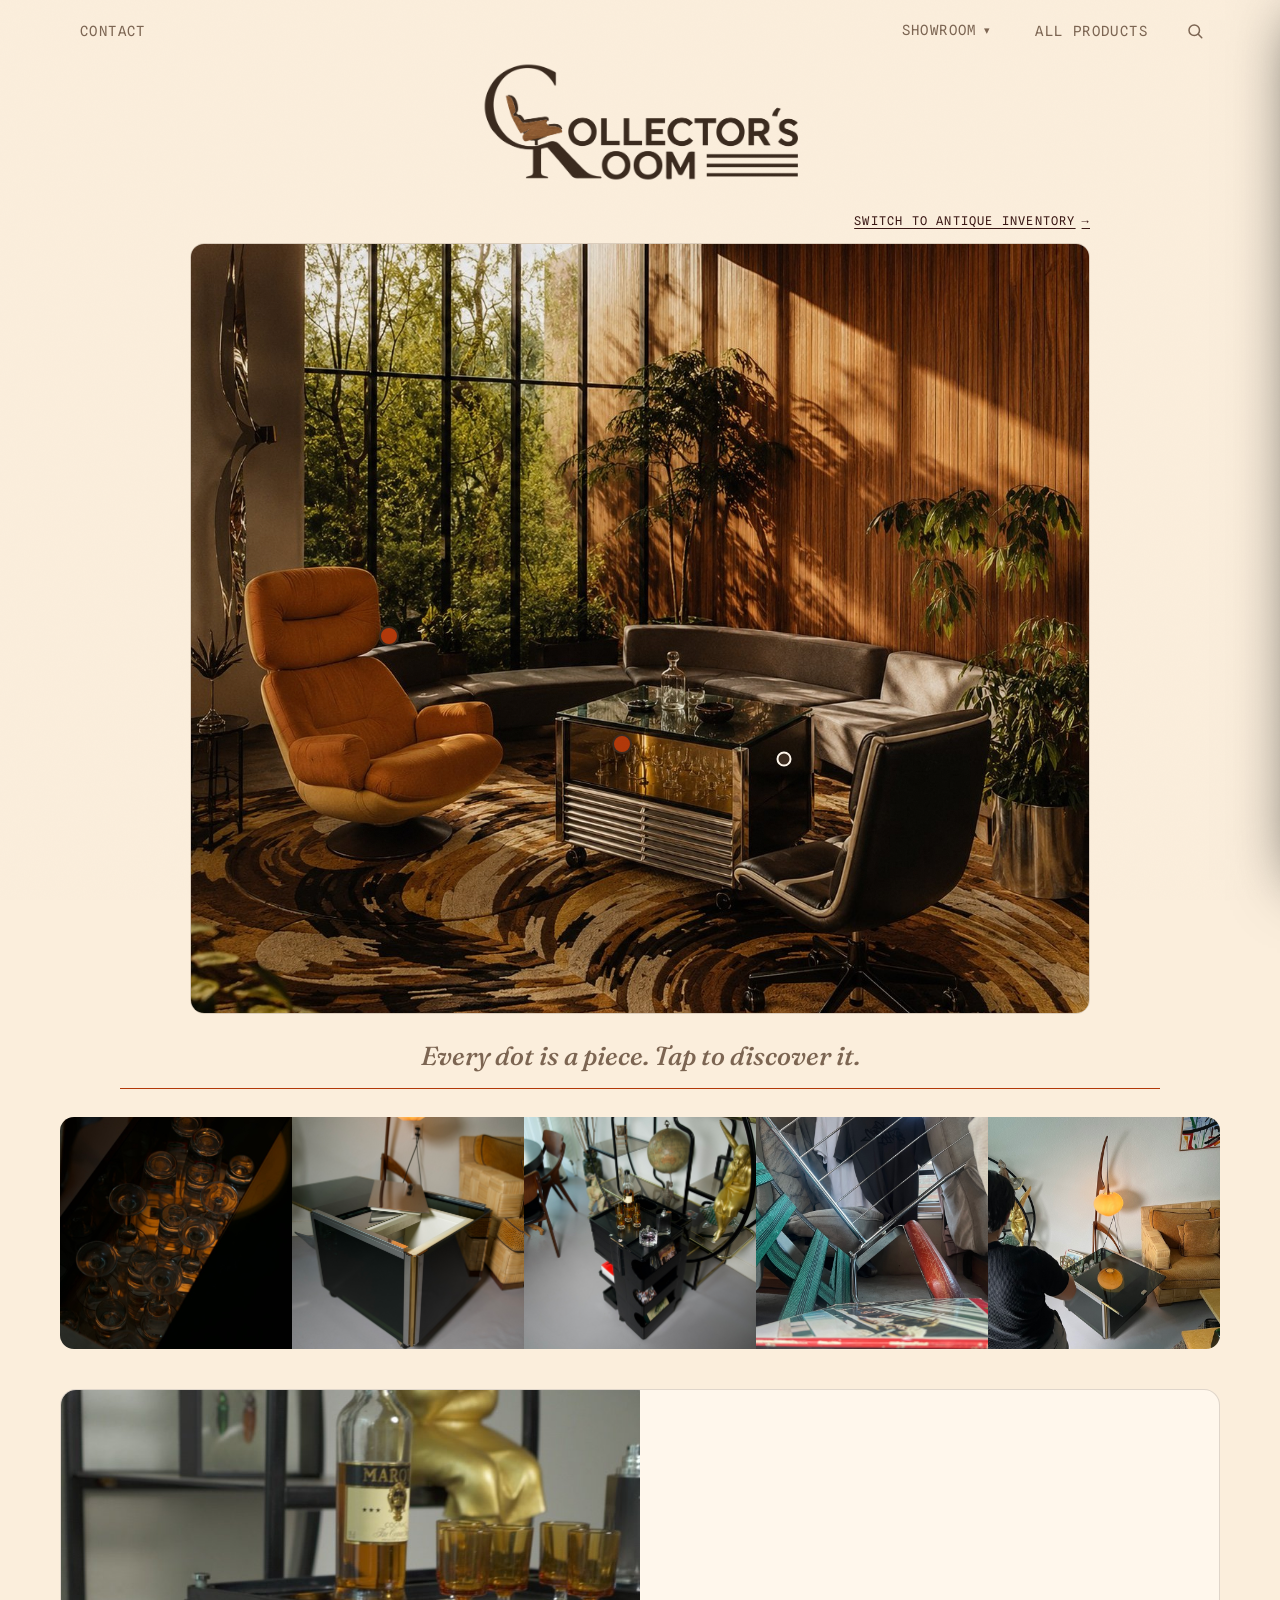
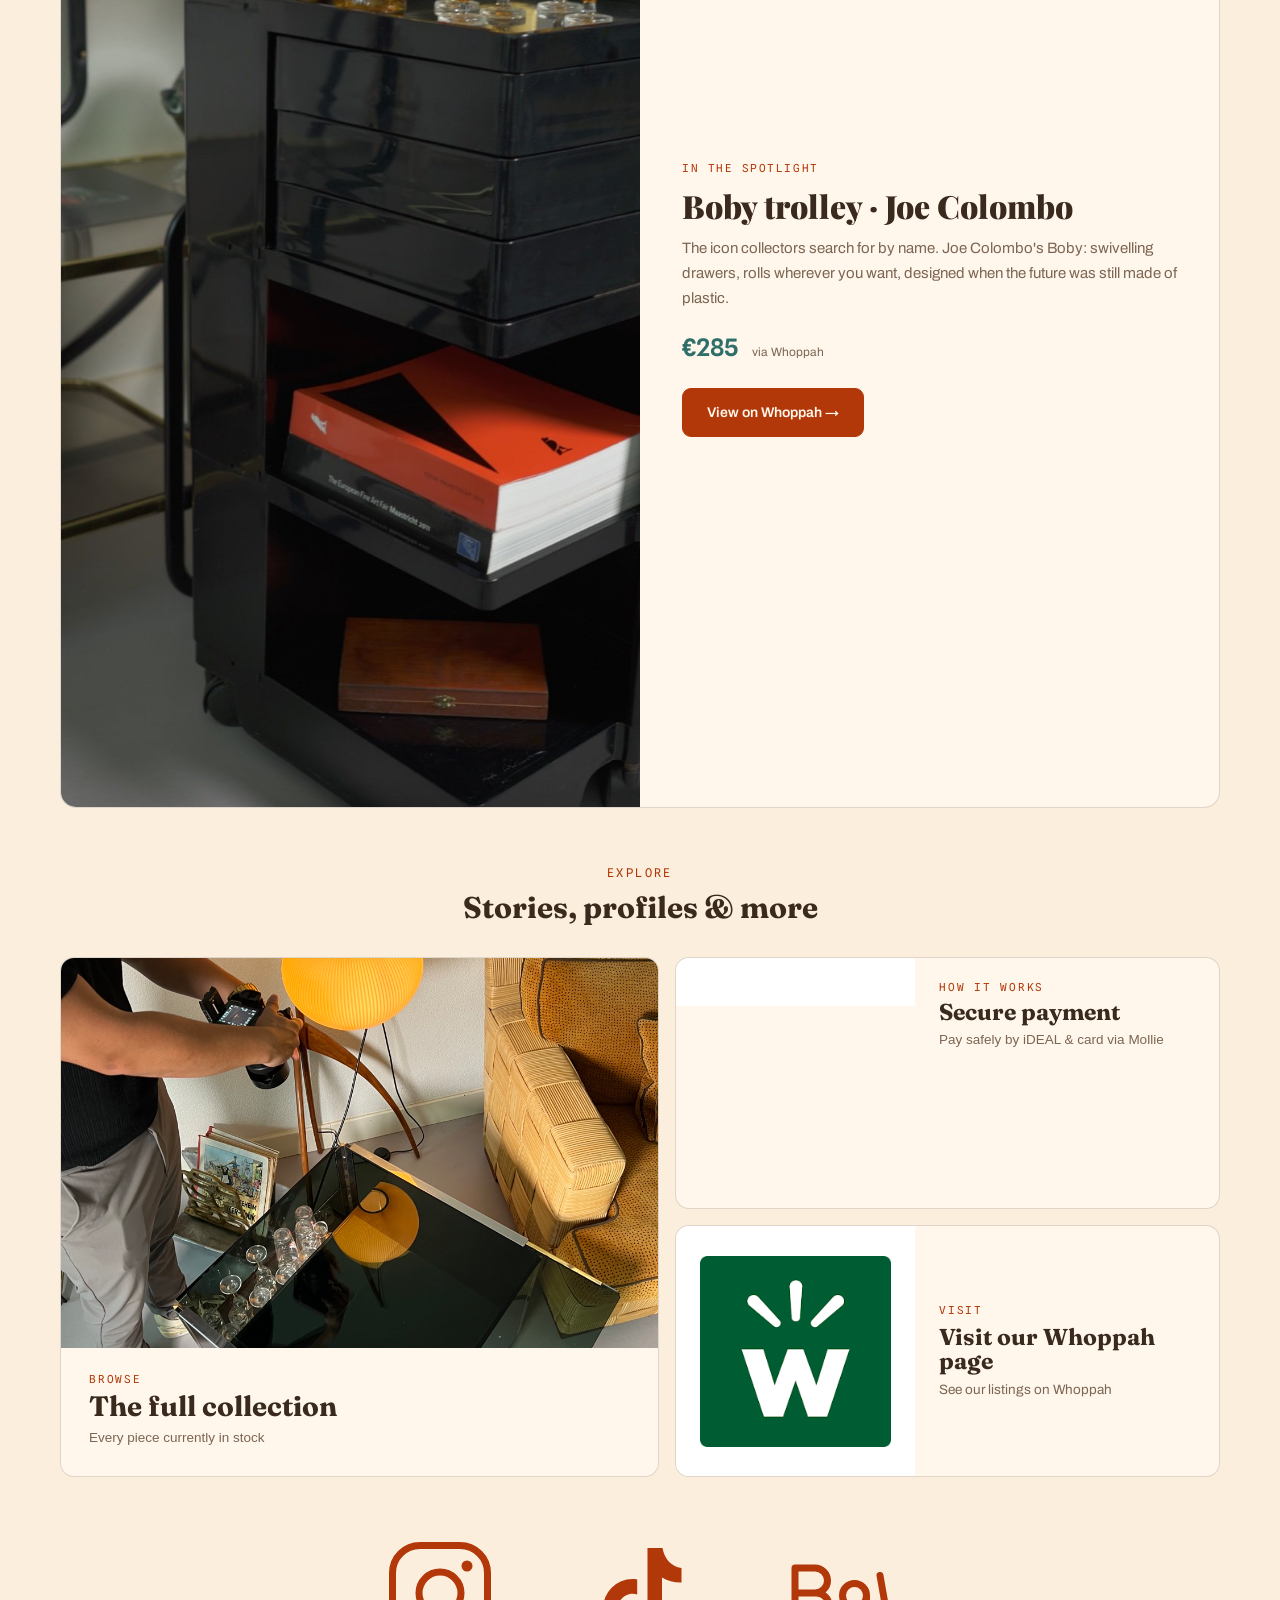
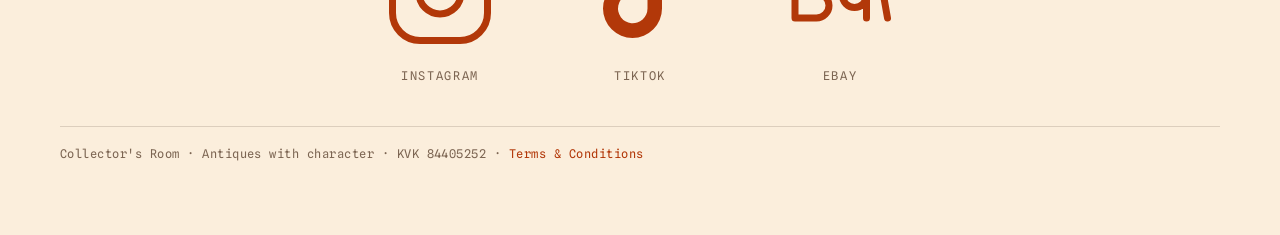
==== index.html @ 8aa00129 "Playfair Display ook op homepage; productfoto's weer vierkant + duimnagelbalk - Homepage-koppen ('Al" ====
<!DOCTYPE html>
<html lang="en">
<head>
<meta charset="utf-8">
<meta name="viewport" content="width=device-width, initial-scale=1">
<title>Collector's Room</title>
<meta name="description" content="Antiques with character. Rare, authentic mid century and design pieces with a story. A father and son business.">
<link rel="preconnect" href="https://fonts.googleapis.com">
<link rel="preconnect" href="https://fonts.gstatic.com" crossorigin>
<link href="https://fonts.googleapis.com/css2?family=Archivo:wght@400;500;600;700;800&family=Fraunces:ital,opsz,wght@0,9..144,400..900;1,9..144,400..700&family=Caveat:wght@500;600&family=Playfair+Display:ital,wght@0,400;0,700;0,900;1,400;1,700&family=Spline+Sans+Mono:wght@400;500;600&display=swap" rel="stylesheet">
<link rel="stylesheet" href="css/style.css?v=39">
<link rel="stylesheet" href="css/mc.css?v=16">
</head>
<body>
<div class="wrap">
  <nav class="topnav" aria-label="Menu">
    <div class="nav-left">
      <button class="tab" data-view="contact">Contact</button>
    </div>
    <div class="nav-right">
      <div class="dropdown">
        <button class="tab dd-toggle" aria-haspopup="true" aria-expanded="false">Showroom <span class="dd-caret">&#9662;</span></button>
        <div class="dd-menu">
          <a class="dd-item" href="antique.html" data-world="antique">Antique</a>
          <a class="dd-item" href="index.html" data-world="midcentury">Mid Century</a>
        </div>
      </div>
      <button class="tab" data-view="producten">All Products</button>
      <div class="search-box">
        <button type="button" class="search-toggle" id="search-toggle" aria-label="Search" aria-expanded="false">
          <svg class="search-icon" viewBox="0 0 24 24" fill="none" stroke="currentColor" stroke-width="2" stroke-linecap="round"><circle cx="11" cy="11" r="7"/><path d="m21 21-4.3-4.3"/></svg>
        </button>
        <input type="search" id="site-search" class="search-input" placeholder="Search" aria-label="Search products">
      </div>
    </div>
  </nav>

  <!-- ============ SHOWROOM ============ -->
  <section id="view-showroom">
    <img class="logo-banner" src="images/logo-mc.png" alt="Collector's Room">

    <div class="room-switch">
      <a class="switch-btn switch-to-antique" href="antique.html">Switch to Antique inventory</a>
    </div>

    <div class="stage-shell">
      <div class="stage" id="stage">
        <img class="stage-bg" id="stage-bg" src="images/mc-room-2.jpg" alt="The mid century room">
      </div>
    </div>

    <div class="stage-caption">
      <p class="stage-caption-text">Every dot is a piece. Tap to discover it.</p>
      <span class="stage-caption-rule"></span>
    </div>

    <!-- AMBIENCE -->
    <div class="ambience">
      <div class="ambience-grid">
        <img src="images/strip-glassware.jpg" alt="Cocktail glasses on the bar cart">
        <img src="images/ambience-barcart.jpg" alt="Chrome and smoked glass bar cart in the room">
        <img src="images/ambience-trolley.jpg" alt="Boby trolley styled in a collector's room">
        <img src="images/strip-workshop.jpg" alt="Behind the scenes at the workshop">
        <img src="images/strip-styling.jpg" alt="Styling a mid-century piece">
      </div>
    </div>

    <!-- SPOTLIGHT -->
    <div class="spotlight">
      <div class="spot-media"><img src="images/trolley-detail.jpg" alt="Boby trolley"></div>
      <div class="spot-text">
        <p class="eyebrow">In the spotlight</p>
        <h2 class="spot-title">Boby trolley &middot; Joe Colombo</h2>
        <p class="spot-story">The icon collectors search for by name. Joe Colombo's Boby: swivelling drawers, rolls wherever you want, designed when the future was still made of plastic.</p>
        <div class="spot-price">&euro;285 <small>via Whoppah</small></div>
        <a class="primary spot-btn" href="https://www.whoppah.com/products/vintage-boby-trolley-joe-colombo-08D326K7GA52" target="_blank" rel="noopener">View on Whoppah &rarr;</a>
      </div>
    </div>

    <!-- EXPLORE -->
    <div class="explore">
      <p class="eyebrow-big center">Explore</p>
      <h2 class="explore-h">Stories, profiles &amp; more</h2>
      <div class="explore-grid">
        <button class="ex-card big" data-view="producten">
          <span class="ex-img" style="background-image:url('images/full-collection.jpg')"></span>
          <span class="ex-txt"><span class="ex-eye">Browse</span><span class="ex-title">The full collection</span><span class="ex-sub">Every piece currently in stock</span></span>
        </button>
        <button class="ex-card" data-view="terms">
          <span class="ex-img logo" style="background-image:url('images/logo-ideal.png')"></span>
          <span class="ex-txt"><span class="ex-eye">How it works</span><span class="ex-title">Secure payment</span><span class="ex-sub">Pay safely by iDEAL &amp; card via Mollie</span></span>
        </button>
        <a class="ex-card" href="https://www.google.com/maps/search/?api=1&amp;query=Donnerskamp+2+Koningsbosch" target="_blank" rel="noopener">
          <span class="ex-img logo" style="background-image:url('images/logo-whoppah.png')"></span>
          <span class="ex-txt"><span class="ex-eye">Visit</span><span class="ex-title">Visit our Whoppah page</span><span class="ex-sub">See our listings on Whoppah</span></span>
        </a>
      </div>
    </div>

    <div class="socials">
      <a class="social" href="#" aria-label="Instagram" title="Instagram (link follows)">
        <svg viewBox="0 0 24 24" fill="none" stroke="currentColor" stroke-width="1.4"><rect x="2.5" y="2.5" width="19" height="19" rx="5.5"/><circle cx="12" cy="12" r="4.2"/><circle cx="17.4" cy="6.6" r="1.1" fill="currentColor" stroke="none"/></svg>
        <span class="social-label">Instagram</span>
      </a>
      <a class="social" data-tiktok href="https://www.tiktok.com/@collectors.room" target="_blank" rel="noopener" aria-label="TikTok @collectors.room" title="TikTok @collectors.room">
        <svg viewBox="0 0 24 24" fill="currentColor"><path d="M16.5 3c.35 2.1 1.7 3.7 3.8 4v2.9c-1.4.05-2.7-.3-3.9-1v6.2a5.9 5.9 0 1 1-5.9-5.9c.32 0 .63.03.94.08v3a2.95 2.95 0 1 0 2.06 2.82V3h3Z"/></svg>
        <span class="social-label">TikTok</span>
      </a>
      <a class="social" href="#" aria-label="eBay" title="eBay (link follows)">
        <svg viewBox="0 0 24 24" fill="none" stroke="currentColor" stroke-width="1.4" stroke-linecap="round" stroke-linejoin="round"><path d="M3 7h4a2.5 2.5 0 0 1 0 5H3zM3 12h4.3a2.5 2.5 0 0 1 0 5H3zM12.5 12.5a2.4 2.4 0 1 0 4.8 0 2.4 2.4 0 0 0-4.8 0Zm4.8 0V17M20 8.5 21.5 17"/></svg>
        <span class="social-label">eBay</span>
      </a>
    </div>
  </section>

  <!-- ============ ALL PRODUCTS ============ -->
  <section id="view-producten" hidden>
    <p class="eyebrow-big">Catalogue</p>
    <h1 class="lead">All pieces.</h1>
    <div class="grid" id="grid"></div>
    <p class="insp-foot"><button class="link-btn" data-view="showroom">&larr; Back to the showroom</button></p>
  </section>

  <!-- ============ CONTACT ============ -->
  <section id="view-contact" hidden>
    <h1 class="lead center contact-title"><em>Let&rsquo;s talk.</em></h1>
    <p class="sub center wide-center">Interested in a piece, or have something special to offer? Send a message.</p>
    <div class="contact-icons">
      <a class="ci" href="tel:+31649635126">
        <svg viewBox="0 0 24 24" fill="none" stroke="currentColor" stroke-width="1.5" stroke-linecap="round" stroke-linejoin="round"><path d="M6.5 3h3l1.6 4-2 1.4a12 12 0 0 0 4.9 4.9l1.4-2 4 1.6v3a2 2 0 0 1-2.2 2A16 16 0 0 1 4.5 5.2 2 2 0 0 1 6.5 3Z"/></svg>
        <span class="ci-label">Call us</span>
        <span class="ci-value">+31 6 49 63 51 26</span>
      </a>
      <a class="ci ci-main" href="mailto:zakelijk.roelofs@gmail.com?subject=Message%20from%20the%20website">
        <svg viewBox="0 0 24 24" fill="none" stroke="currentColor" stroke-width="1.5" stroke-linecap="round" stroke-linejoin="round"><path d="M22 2 11 13M22 2l-7 20-4-9-9-4 20-7Z"/></svg>
        <span class="ci-label">Send message</span>
        <span class="ci-value">Start a message &rarr;</span>
      </a>
    </div>
    <p class="sub center wide-center">Every sale runs through Whoppah: buyer protection and a guarantee on every purchase, secure payment methods, and easy shipping with a courier of your choice.</p>
    <p class="signature center wide-center">Every piece passes through our hands first: sourced, vetted and packed with care.<span class="sig-name">Jop &amp; his father</span></p>
    <p class="insp-foot center"><button class="link-btn" data-view="showroom">&larr; Back to the showroom</button></p>
  </section>

  <!-- ============ TERMS ============ -->
  <section id="view-terms" hidden>
    <p class="eyebrow-big">Legal</p>
    <h1 class="lead">Terms &amp; Conditions.</h1>
    <div class="legal">
      <p><strong>Collector's Room</strong> &middot; Chamber of Commerce (KVK) <span data-kvk>84405252</span> &middot; <a href="mailto:zakelijk.roelofs@gmail.com">zakelijk.roelofs@gmail.com</a></p>

      <h3>1. Scope</h3>
      <p>These terms apply to every offer, order and agreement between Collector's Room ("we", "us") and the buyer ("you") made through this website. By placing an order you accept these terms.</p>

      <h3>2. Our pieces</h3>
      <p>We sell second hand, vintage and antique items. Each piece is unique and sold in the condition described. Age related traces such as wear, patina, small marks or repairs are part of the character of these objects and are not defects. We describe every piece as fully and honestly as we can, including known flaws, and provide photographs. If anything is unclear, contact us before buying.</p>

      <h3>3. Prices</h3>
      <p>Prices are in euros. Where the VAT margin scheme for second hand goods applies, VAT is not shown separately and cannot be reclaimed. Shipping costs are not included and are quoted separately per piece. Prices shown as "indicative" are illustrative and confirmed at the moment of sale.</p>

      <h3>4. Orders and agreement</h3>
      <p>An order or reservation is an offer to buy. The agreement is concluded once we confirm it in writing (by email). Because every item is one of a kind, an item may already be reserved or sold; in that case no agreement arises and any payment is refunded.</p>

      <h3>5. Payment</h3>
      <p>Payment is made through Mollie (iDEAL, card and other supported methods) or by bank transfer, as agreed. The piece remains our property until payment has been received in full.</p>

      <h3>6. Shipping and delivery</h3>
      <p>Given the size, weight and fragility of many pieces, shipping and delivery are arranged individually. We agree the method, cost and timing with you before dispatch, and pack with care. Collection in person is possible by appointment. Risk of loss or damage passes to you on delivery or collection.</p>

      <h3>7. Right of withdrawal (returns)</h3>
      <p>If you are a consumer in the EU, you have the right to withdraw from the purchase within 14 days of receiving the item, without giving a reason. To do so, notify us by email within that period and return the item in the same condition in which you received it. The cost of return shipping is yours. We refund the purchase price within 14 days of receiving the returned item. This right does not apply to items made or sourced to your specific instructions.</p>

      <h3>8. Conformity</h3>
      <p>We deliver the piece as described and depicted. Given the nature of vintage and antique goods, no warranty is given on age related wear or on the ordinary lifespan of old materials. Your statutory rights as a consumer remain unaffected.</p>

      <h3>9. Liability</h3>
      <p>Our liability is limited to the purchase price of the piece concerned. We are not liable for indirect or consequential loss, except in the case of intent or gross negligence on our part.</p>

      <h3>10. Complaints</h3>
      <p>Not happy with something? Email us at <a href="mailto:zakelijk.roelofs@gmail.com">zakelijk.roelofs@gmail.com</a> and we will do our best to resolve it quickly. EU consumers can also use the European Commission's online dispute resolution platform.</p>

      <h3>11. Applicable law</h3>
      <p>Dutch law applies to these terms and to every agreement with us.</p>
    </div>
    <p class="insp-foot"><button class="link-btn" data-view="showroom">&larr; Back to the showroom</button></p>
  </section>

  <footer>
    <span data-merk>Collector's Room</span> &middot; Antiques with character &middot; KVK&nbsp;<span data-kvk></span>
    &middot; <button class="foot-link" data-view="terms">Terms &amp; Conditions</button>
  </footer>
</div>

<div class="scrim" id="scrim"></div>
<aside class="panel" id="panel" role="dialog" aria-modal="true" aria-labelledby="pname">
  <button class="close" id="close" aria-label="Close">&#10005;</button>
  <div class="panel-media"><img id="pimg" alt="" loading="lazy" src="[data-uri]"></div>
  <div class="panel-body">
    <span class="badge" id="badge"></span>
    <p class="eyebrow" id="eyebrow"></p>
    <h2 class="pname" id="pname"></h2>
    <dl id="specs"></dl>
    <p class="story" id="story"></p>
    <div class="price" id="price"></div>
    <div class="cta" id="cta"></div>
    <p class="note">Prices are indicative, for illustration only.</p>
  </div>
</aside>

<script>window.CR_COLLECTION='midcentury';</script>
<script src="js/catalog.js?v=21"></script>
<script src="js/app.js?v=21"></script>
</body>
</html>
---- css/style.css ----
:root{
  --ox:#3A1714;          /* oxblood surface */
  --ox-deep:#260D0B;     /* page ground (oude achtergrond) */
  --ox-lift:#4A211C;
  --taupe:#B2A488;       /* accent + knoppen */
  --taupe-d:#9A8C70;
  --brass:#C39B52;       /* subtiele haarlijn */
  --brass-lite:#C39B52;  /* accent: spotlight-prijs, signatuur */
  --bone:#F2E7D2;        /* tekst */
  --bone-dim:#CBB99A;    /* gedempte tekst */
  --moss:#7B8438;
  --ink:#160C09;
  --studio:#BEAC92;      /* studio-achtergrond productfoto's */
  --line:rgba(195,155,82,.28);
  --shadow:0 12px 30px -14px rgba(0,0,0,.5);
  /* one family of organic photo-frame shapes, rotated into four variants */
  --blob-1:60% 40% 55% 45% / 45% 55% 40% 60%;
  --blob-2:40% 55% 45% 60% / 55% 40% 60% 45%;
  --blob-3:55% 45% 60% 40% / 40% 60% 45% 55%;
  --blob-4:45% 60% 40% 55% / 60% 45% 55% 40%;
}
*{box-sizing:border-box}
html,body{margin:0}
::selection{background:var(--taupe);color:var(--ink)}
:focus-visible{outline:2px solid var(--taupe);outline-offset:2px}
body{background:var(--ox-deep);color:var(--bone);overflow-x:hidden;
  font-family:'Archivo',system-ui,sans-serif;-webkit-font-smoothing:antialiased;line-height:1.55}
body::after{content:"";position:fixed;inset:0;pointer-events:none;z-index:9999;opacity:.045;
  background-image:url("data:image/svg+xml,%3Csvg xmlns='http://www.w3.org/2000/svg' width='160' height='160'%3E%3Cfilter id='n'%3E%3CfeTurbulence type='fractalNoise' baseFrequency='0.85' numOctaves='3' stitchTiles='stitch'/%3E%3C/filter%3E%3Crect width='100%25' height='100%25' filter='url(%23n)'/%3E%3C/svg%3E")}
.wrap{max-width:1200px;margin:0 auto;padding:8px 20px 72px}
a{color:inherit}

/* slanke bovenbalk met alleen de tabs */
.topnav{display:flex;justify-content:space-between;align-items:center;gap:8px;margin-bottom:2px;flex-wrap:wrap;row-gap:6px}
.nav-logo{height:30px;width:auto;display:block}
.nav-left,.nav-right{display:flex;gap:4px}
.tab{font-family:'Spline Sans Mono',monospace;font-size:14px;letter-spacing:.1em;text-transform:uppercase;white-space:nowrap;
  border:none;background:transparent;color:var(--bone-dim);padding:14px 20px;border-radius:999px;cursor:pointer;transition:.18s}
.tab:hover{color:var(--bone)}
.tab.active{background:var(--taupe);color:var(--ink)}
@media(max-width:480px){
  .topnav{flex-wrap:nowrap;justify-content:flex-start}
  .tab{padding:6px 9px;font-size:10.5px;letter-spacing:.04em}
  .nav-left,.nav-right{flex:none}
  .nav-right{margin-left:auto}
}

/* logo: compact en gecentreerd, strak boven de foto */
.logo-banner{display:block;height:clamp(75px,10.5vw,120px);width:auto;max-width:100%;margin:8px auto 30px}

.lead{font-family:'Playfair Display',serif;font-weight:900;font-size:clamp(26px,4.4vw,44px);line-height:1.04;letter-spacing:-.01em;max-width:20ch;margin:8px 0 6px}
.lead em{font-style:italic;color:var(--taupe)}
.sub{font-size:15px;color:var(--bone-dim);max-width:54ch;margin-bottom:18px}
.sub.full{max-width:none}
.sub.wide{max-width:62ch}

.stage-shell{position:relative;border-radius:14px;overflow:hidden;border:1px solid var(--line);max-width:900px;margin:0 auto}
.stage{position:relative;width:100%;display:block;line-height:0}
.stage-bg{position:relative;width:100%;height:auto;display:block}
.stage-caption{text-align:center;margin:22px 0 28px}
.stage-caption-text{font-family:'Fraunces',serif;font-style:italic;font-weight:500;font-size:26px;color:var(--bone-dim);margin:0 0 12px}
.stage-caption-rule{display:block;width:min(1040px,94%);height:1px;background:var(--taupe);margin:0 auto}

.hs{position:absolute;transform:translate(-50%,-50%);border:none;background:none;cursor:pointer;padding:0;z-index:3}
.hs .pin{display:block;border-radius:50%;background:var(--bone);border:2px solid var(--ink);box-shadow:0 4px 14px rgba(0,0,0,.5);transition:transform .18s}
.hs[data-tier="A"] .pin{width:11px;height:11px}
.hs[data-tier="B"] .pin{width:15px;height:15px}
.hs[data-tier="C"] .pin{width:20px;height:20px;background:var(--taupe);border-color:var(--bone)}
.hs::after{content:"";position:absolute;left:50%;top:50%;width:100%;height:100%;border-radius:50%;border:1.5px solid var(--taupe);transform:translate(-50%,-50%);animation:ring 2.4s ease-out infinite;opacity:0}
@keyframes ring{0%{width:10px;height:10px;opacity:.85}100%{width:40px;height:40px;opacity:0}}
.hs:hover .pin,.hs:focus-visible .pin{transform:scale(1.25)}
.hs:focus-visible{outline:none}
.hs:focus-visible .pin{box-shadow:0 0 0 4px rgba(178,164,136,.6)}
.hs .tip{position:absolute;left:50%;bottom:calc(100% + 9px);transform:translateX(-50%);white-space:nowrap;
  font-family:'Spline Sans Mono',monospace;font-size:11px;letter-spacing:.1em;text-transform:uppercase;background:var(--ink);color:var(--bone);
  padding:5px 9px;border-radius:6px;opacity:0;pointer-events:none;transition:.16s;border:1px solid var(--line)}
.hs:hover .tip,.hs:focus-visible .tip{opacity:1}

/* doorgang naar volgende kamer */
.hs-room{position:absolute;transform:translate(-50%,-50%);border:none;background:none;cursor:pointer;padding:0;z-index:4}
.hs-room .door{font-family:'Spline Sans Mono',monospace;font-size:11px;letter-spacing:.14em;text-transform:uppercase;
  color:var(--bone);background:rgba(13,6,4,.6);border:1px solid var(--taupe);padding:10px 15px;border-radius:999px;
  backdrop-filter:blur(3px);box-shadow:0 6px 22px rgba(0,0,0,.55);transition:.18s;white-space:nowrap;line-height:1}
.hs-room:hover .door,.hs-room:focus-visible .door{background:var(--taupe);color:var(--ink);border-color:var(--taupe)}
.hs-room.soon .door{opacity:.85}
.hs-room:focus-visible{outline:none}
.hs-room:focus-visible .door{box-shadow:0 0 0 4px rgba(178,164,136,.55)}
.hs-room::after{content:"";position:absolute;left:50%;top:50%;width:100%;height:100%;border-radius:999px;border:1.5px solid var(--taupe);transform:translate(-50%,-50%);animation:doorpulse 2.6s ease-out infinite;opacity:0;pointer-events:none}
@keyframes doorpulse{0%{opacity:.5;transform:translate(-50%,-50%) scale(1)}100%{opacity:0;transform:translate(-50%,-50%) scale(1.35)}}
@media(prefers-reduced-motion:reduce){.hs::after,.hs-room::after{animation:none}}

/* catalogus */
.cat-head{margin:54px 0 18px;display:flex;align-items:baseline;justify-content:space-between;gap:16px;flex-wrap:wrap;border-top:1px solid var(--line);padding-top:26px}
.cat-head h2{font-family:'Fraunces',serif;font-weight:700;font-size:27px;letter-spacing:-.01em;margin:0}
.cat-head p{margin:0;font-size:13px;color:var(--bone-dim)}
.grid{display:grid;grid-template-columns:repeat(auto-fill,minmax(240px,1fr));gap:18px}
.card{background:var(--studio);border-radius:12px;overflow:hidden;border:1px solid var(--line);cursor:pointer;transition:transform .18s,box-shadow .18s;display:flex;flex-direction:column}
.card:hover{transform:translateY(-4px);border-color:var(--taupe)}
.card-img{position:relative;aspect-ratio:9/16;overflow:hidden;border-radius:var(--blob-1)}
.card:nth-child(4n+2) .card-img{border-radius:var(--blob-2)}
.card:nth-child(4n+3) .card-img{border-radius:var(--blob-3)}
.card:nth-child(4n) .card-img{border-radius:var(--blob-4)}
.card-img img{width:100%;height:100%;object-fit:cover;object-position:center top;display:block;transition:transform .4s}
.card:hover .card-img img{transform:scale(1.05)}
.sold-tint{position:absolute;inset:0;background:rgba(20,12,8,.55);transition:opacity .25s}
.sold-stamp{position:absolute;top:50%;left:50%;transform:translate(-50%,-50%) rotate(-22deg);
  font-family:'Spline Sans Mono',monospace;font-weight:600;font-size:22px;letter-spacing:.28em;text-transform:uppercase;
  color:#fff;padding:6px 22px;border:2px solid #fff;border-radius:6px;transition:opacity .25s;pointer-events:none}
.card.sold:hover .sold-tint,.card.sold:hover .sold-stamp{opacity:0}
.card-b{padding:14px 15px 16px;display:flex;flex-direction:column;gap:6px;flex:1}
.card-cat{font-family:'Spline Sans Mono',monospace;font-size:11px;letter-spacing:.1em;text-transform:uppercase;color:var(--taupe)}
.card-name{font-family:'Fraunces',serif;font-weight:600;font-size:17px;line-height:1.15}
.card-foot{margin-top:auto;display:flex;align-items:center;justify-content:space-between;gap:8px;padding-top:8px}
.card-price{font-family:'Spline Sans Mono',monospace;font-weight:600;font-size:14px;color:var(--bone)}
.tag{font-family:'Spline Sans Mono',monospace;font-size:9px;letter-spacing:.12em;text-transform:uppercase;padding:3px 7px;border-radius:999px;border:1px solid var(--line);color:var(--bone)}
.tag.A{background:var(--moss);color:var(--ink);border-color:var(--moss)}
.tag.B{background:transparent;color:var(--taupe);border-color:var(--taupe)}
.tag.C{background:var(--taupe);color:var(--ink);border-color:var(--taupe)}

/* paneel */
.scrim{position:fixed;inset:0;background:rgba(13,6,4,.62);backdrop-filter:blur(2px);opacity:0;pointer-events:none;transition:.25s;z-index:40}
.scrim.open{opacity:1;pointer-events:auto}
.panel{position:fixed;top:0;right:0;height:100%;width:min(430px,92vw);background:var(--studio);border-left:1px solid var(--line);
  box-shadow:-24px 0 60px -20px rgba(0,0,0,.7);transform:translateX(105%);transition:transform .32s cubic-bezier(.4,0,.1,1);z-index:50;display:flex;flex-direction:column}
.panel.open{transform:translateX(0)}
@media(prefers-reduced-motion:reduce){.panel{transition:none}.card,.card-img img{transition:none}}
.panel-media{position:relative;aspect-ratio:9/16;overflow:hidden;flex:none;border-radius:var(--blob-2)}
.panel-media img{width:100%;height:100%;object-fit:cover;object-position:center top;display:block}
.panel .close{position:absolute;top:14px;right:14px;width:38px;height:38px;border-radius:50%;border:1px solid var(--line);background:rgba(13,6,4,.7);color:var(--bone);font-size:18px;cursor:pointer;z-index:2}
.panel-body{padding:24px 26px 26px;overflow:auto}
.badge{font-family:'Spline Sans Mono',monospace;font-size:11px;letter-spacing:.16em;text-transform:uppercase;display:inline-block;padding:5px 10px;border-radius:999px;border:1px solid var(--line);margin-bottom:14px;color:var(--bone)}
.badge.A{background:var(--moss);color:var(--ink);border-color:var(--moss)}
.badge.B{background:transparent;color:var(--taupe);border-color:var(--taupe)}
.badge.C{background:var(--taupe);color:var(--ink);border-color:var(--taupe)}
.badge.sold{background:var(--ink);color:var(--bone-dim);border-color:var(--line);margin-left:6px}
.eyebrow{font-family:'Spline Sans Mono',monospace;font-size:11px;letter-spacing:.14em;text-transform:uppercase;color:var(--taupe);margin:0 0 4px}
.pname{font-family:'Fraunces',serif;font-weight:700;font-size:28px;line-height:1.06;margin:0 0 16px}
.spec{border-top:1px solid var(--line);padding:9px 0;display:flex;justify-content:space-between;gap:14px;font-size:13.5px}
.spec dt{font-family:'Spline Sans Mono',monospace;font-size:11px;letter-spacing:.08em;text-transform:uppercase;color:var(--bone-dim)}
.spec dd{margin:0;text-align:right;font-weight:500;color:var(--bone)}
.story{font-size:14px;line-height:1.65;margin:16px 0 18px;color:var(--bone-dim)}
.price{font-family:'Spline Sans Mono',monospace;font-weight:600;font-size:25px;margin:2px 0;color:var(--bone)}
.price small{font-family:'Archivo',sans-serif;font-weight:400;font-size:12px;color:var(--bone-dim);letter-spacing:0}
.cta{display:flex;gap:10px;margin-top:16px;flex-wrap:wrap}
.cta a,.cta button{flex:1;min-width:130px;text-align:center;text-decoration:none;font-family:'Archivo',sans-serif;font-weight:600;font-size:14px;padding:13px 16px;border-radius:9px;cursor:pointer;border:1px solid var(--taupe);transition:.16s}
.cta .primary{background:var(--taupe);color:var(--ink)}
.cta .primary:hover{background:var(--taupe-d);border-color:var(--taupe-d)}
.cta .ghost{background:transparent;color:var(--bone);border-color:var(--line)}
.cta .ghost:hover{border-color:var(--taupe);color:var(--taupe)}
.note{font-size:12px;color:var(--bone-dim);margin-top:14px;font-family:'Spline Sans Mono',monospace;letter-spacing:.02em}

footer{margin-top:40px;border-top:1px solid var(--line);padding-top:18px;font-size:12px;color:var(--bone-dim);font-family:'Spline Sans Mono',monospace;letter-spacing:.04em}

/* bedrijfsinfo */
.info-wrap{margin-top:46px;border-top:1px solid var(--line);padding-top:34px}
.info-wrap > h2{font-family:'Fraunces',serif;font-weight:700;font-size:28px;margin:0 0 4px}
.info-wrap > .sub{margin-bottom:22px}
.eyebrow-big{font-family:'Spline Sans Mono',monospace;font-size:12px;letter-spacing:.2em;text-transform:uppercase;color:var(--taupe);margin:6px 0 2px}
.insp-grid{display:grid;grid-template-columns:repeat(auto-fit,minmax(240px,1fr));gap:18px;margin:26px 0 8px}
.insp{background:var(--ox);border:1px solid var(--line);border-radius:12px;padding:24px 22px 26px;position:relative}
.insp-no{font-family:'Spline Sans Mono',monospace;font-size:12px;letter-spacing:.1em;color:var(--taupe)}
.insp h3{font-family:'Fraunces',serif;font-weight:700;font-size:21px;margin:10px 0 8px;line-height:1.08}
.insp p{font-size:14px;line-height:1.65;color:var(--bone-dim);margin:0}
.insp-foot{margin-top:26px;font-size:15px;color:var(--bone-dim)}
.link-btn{font:inherit;color:var(--taupe);background:none;border:none;cursor:pointer;padding:0;font-weight:700}
.link-btn:hover{color:var(--bone);text-decoration:underline}

/* contact */
.contact-list{display:flex;flex-direction:column;gap:2px;margin:6px 0 8px;max-width:520px}
.contact-row{display:flex;align-items:center;justify-content:space-between;gap:16px;text-decoration:none;
  border-top:1px solid var(--line);padding:16px 2px;transition:.15s}
.contact-row:last-child{border-bottom:1px solid var(--line)}
.contact-row span{font-family:'Spline Sans Mono',monospace;font-size:11px;letter-spacing:.12em;text-transform:uppercase;color:var(--bone-dim)}
.contact-row b{font-family:'Fraunces',serif;font-weight:600;font-size:19px;color:var(--bone)}
.contact-row:hover b{color:var(--taupe)}

/* ---- about: fotocollage ---- */
.collage{display:grid;grid-template-columns:repeat(4,1fr);grid-auto-rows:150px;gap:10px;margin:24px 0 10px}
.collage img{width:100%;height:100%;object-fit:cover;border-radius:10px;display:block;border:1px solid var(--line)}
.collage .c1{grid-column:span 2;grid-row:span 2}
.collage .c2{grid-column:span 2}
.collage .c3{grid-column:span 1}
.collage .c4{grid-column:span 1}
.collage .c5{grid-column:span 4}
@media(max-width:640px){.collage{grid-template-columns:repeat(2,1fr);grid-auto-rows:120px}.collage .c1{grid-column:span 2}.collage .c5{grid-column:span 2}}
.collage-note{font-size:12px;color:var(--bone-dim);opacity:.75;margin:6px 0 22px}
.collage-note code{font-family:'Spline Sans Mono',monospace;background:var(--ox);padding:1px 5px;border-radius:4px}

/* ---- about: designer-namen strip ---- */
.about-strip{border-top:1px solid var(--line);border-bottom:1px solid var(--line);padding:18px 0;margin:8px 0 22px;
  display:flex;flex-direction:column;gap:6px}
.strip-label{font-family:'Spline Sans Mono',monospace;font-size:11px;letter-spacing:.16em;color:var(--bone-dim)}
.strip-names{font-family:'Fraunces',serif;font-size:22px;color:var(--taupe)}

/* ---- about: bedrijfsgegevens ---- */
.biz{display:grid;grid-template-columns:repeat(auto-fit,minmax(220px,1fr));gap:2px 24px;margin:0 0 8px}
.biz > div{border-top:1px solid var(--line);padding:12px 0;display:flex;justify-content:space-between;gap:14px}
.biz dt{font-family:'Spline Sans Mono',monospace;font-size:11px;letter-spacing:.08em;text-transform:uppercase;color:var(--bone-dim);margin:0}
.biz dd{margin:0;text-align:right;font-weight:500;color:var(--bone)}
.biz a{color:var(--taupe)}

/* ---- footer social ---- */
.foot-social{color:var(--taupe);text-decoration:none}
.foot-social:hover{color:var(--bone);text-decoration:underline}

/* ---- legal / terms ---- */
.legal{max-width:70ch}
.legal p{font-size:14px;line-height:1.7;color:var(--bone-dim);margin:0 0 12px}
.legal strong{color:var(--bone)}
.legal a{color:var(--taupe)}
.legal h3{font-family:'Fraunces',serif;font-weight:700;font-size:18px;color:var(--bone);margin:22px 0 6px}
.foot-link{font:inherit;font-family:'Spline Sans Mono',monospace;font-size:12px;letter-spacing:.04em;color:var(--taupe);background:none;border:none;padding:0;cursor:pointer}
.foot-link:hover{color:var(--bone);text-decoration:underline}

/* ---- showroom switcher: text link above the stage photo ---- */
.room-switch{display:flex;justify-content:flex-end;max-width:900px;margin:0 auto 12px}
.switch-btn{font-family:'Spline Sans Mono',monospace;font-size:12px;letter-spacing:.1em;text-transform:uppercase;
  text-decoration:underline;text-underline-offset:3px;display:inline-flex;align-items:center;gap:6px;transition:.18s}
.switch-btn::after{content:"\2192"}
.switch-to-antique{color:#3A1714}
.switch-to-antique:hover{color:#160C09}
.switch-to-midcentury{color:#E8863E}
.switch-to-midcentury:hover{color:#F4B37D}

/* ---- contact: centered + icon row ---- */
.center{text-align:center}
.contact-title{margin:24px auto 8px}
.wide-center{max-width:52ch;margin-left:auto;margin-right:auto}
.contact-icons{display:grid;grid-template-columns:repeat(2,1fr);gap:16px;margin:34px 0 10px;max-width:640px;margin-left:auto;margin-right:auto}
.ci{display:flex;flex-direction:column;align-items:center;text-align:center;gap:10px;text-decoration:none;
  background:var(--ox);border:1px solid var(--line);border-radius:14px;padding:30px 18px;transition:.18s;color:var(--bone)}
.ci:hover{transform:translateY(-4px);border-color:var(--taupe)}
.ci svg{width:34px;height:34px;color:var(--taupe)}
.ci-label{font-family:'Fraunces',serif;font-weight:700;font-size:18px}
.ci-value{font-family:'Spline Sans Mono',monospace;font-size:12px;color:var(--bone-dim);word-break:break-word}
.ci-main{background:var(--taupe);border-color:var(--taupe);color:var(--ink)}
.ci-main svg{color:var(--ink)}
.ci-main .ci-value{color:rgba(22,12,9,.7)}
.ci-main:hover{background:var(--taupe-d);border-color:var(--taupe-d)}
@media(max-width:620px){.contact-icons{grid-template-columns:1fr}}

/* ---- footer tiktok icon ---- */
.foot-icon{display:inline-flex;vertical-align:middle;color:var(--taupe);transition:.16s}
.foot-icon svg{width:17px;height:17px}
.foot-icon:hover{color:var(--bone)}

/* ---- sfeerbeelden: strook van foto's, links naar rechts ---- */
.ambience{margin:26px 0 6px}
.ambience-grid{display:grid;grid-template-columns:repeat(5,1fr);gap:0;border-radius:14px;overflow:hidden}
.ambience-grid img{width:100%;aspect-ratio:1/1;object-fit:cover;border-radius:0;display:block}
@media(max-width:640px){
  .ambience-grid{display:flex;overflow-x:auto;gap:0;padding-bottom:4px;scroll-snap-type:x proximity}
  .ambience-grid img{flex:0 0 128px;width:128px;height:128px;scroll-snap-align:start}
}

/* ---- zoekbalk: alleen een icoon, klapt open bij klik ---- */
.search-box{position:relative;display:flex;align-items:center}
.search-toggle{display:flex;align-items:center;justify-content:center;flex:none;
  width:46px;height:46px;border:none;background:transparent;color:var(--bone-dim);
  border-radius:999px;cursor:pointer;transition:.18s}
.search-toggle:hover{color:var(--bone);background:rgba(255,255,255,.06)}
.search-box.open .search-toggle{color:var(--bone)}
.search-icon{width:18px;height:18px;pointer-events:none}
.search-input{font-family:'Spline Sans Mono',monospace;font-size:14px;letter-spacing:.06em;
  background:transparent;border:1px solid transparent;color:var(--bone);border-radius:999px;
  width:0;padding:13px 0;margin-left:0;opacity:0;transition:width .22s ease,padding .22s ease,opacity .16s ease,margin-left .22s ease,border-color .18s}
.search-box.open .search-input{width:210px;padding:13px 18px;margin-left:2px;opacity:1;border-color:var(--line)}
.search-input::placeholder{color:var(--bone-dim);text-transform:uppercase;letter-spacing:.1em;font-size:12px}
.search-input:focus{outline:none;border-color:var(--taupe)}
@media(max-width:480px){.search-box.open .search-input{width:140px;padding:11px 14px}.search-toggle{width:40px;height:40px}.search-icon{width:16px;height:16px}}

/* ---- spotlight ---- */
.spotlight{display:grid;grid-template-columns:1fr 1fr;gap:0;margin:40px 0 10px;
  background:var(--ox);border:1px solid var(--line);border-radius:16px;overflow:hidden}
.spot-media{background:var(--studio);min-height:340px}
.spot-media img{width:100%;height:100%;object-fit:cover;display:block}
.spot-text{padding:40px 42px;display:flex;flex-direction:column;justify-content:center;gap:6px}
.spot-title{font-family:'Playfair Display',serif;font-weight:900;font-size:32px;line-height:1.05;margin:2px 0 8px}
.spot-story{font-size:15px;line-height:1.65;color:var(--bone-dim);margin:0 0 12px}
.spot-price{font-family:'Spline Sans Mono',monospace;font-weight:600;font-size:24px;color:var(--brass-lite);margin-bottom:16px}
.spot-price small{font-family:'Archivo',sans-serif;font-weight:400;font-size:12px;color:var(--bone-dim)}
.spot-btn{align-self:flex-start;font-family:'Archivo',sans-serif;font-weight:600;font-size:14px;padding:13px 24px;border-radius:9px;
  cursor:pointer;border:1px solid var(--taupe);background:var(--taupe);color:var(--ink);text-decoration:none;display:inline-block;transition:.16s}
.spot-btn:hover{background:var(--taupe-d);border-color:var(--taupe-d)}
@media(max-width:760px){.spotlight{grid-template-columns:1fr}.spot-media{min-height:280px}.spot-text{padding:30px 26px}}

/* ---- explore grid ---- */
.explore{margin:56px 0 10px}
.explore-h{font-family:'Fraunces',serif;font-weight:700;font-size:30px;text-align:center;margin:2px 0 26px}
.explore-grid{display:grid;grid-template-columns:1.1fr 1fr;grid-template-rows:1fr 1fr;gap:16px;min-height:520px}
.ex-card{display:flex;text-decoration:none;background:var(--ox);border:1px solid var(--line);border-radius:14px;overflow:hidden;
  cursor:pointer;transition:transform .18s,box-shadow .18s,border-color .18s;text-align:left;padding:0;color:var(--bone)}
.ex-card:hover{transform:translateY(-4px);border-color:var(--taupe)}
.ex-img{background-size:cover;background-position:center;display:block}
.ex-img.logo{background-size:contain;background-repeat:no-repeat;background-color:#fff;background-origin:content-box;padding:24px;box-sizing:border-box}
.ex-txt{display:flex;flex-direction:column;justify-content:center;gap:6px;padding:22px 24px}
.ex-eye{font-family:'Spline Sans Mono',monospace;font-size:11px;letter-spacing:.16em;text-transform:uppercase;color:var(--taupe)}
.ex-title{font-family:'Fraunces',serif;font-weight:700;font-size:23px;line-height:1.05}
.ex-sub{font-size:13.5px;color:var(--bone-dim);line-height:1.5}
/* big card: image top, text below */
.ex-card.big{grid-row:1 / 3;flex-direction:column}
.ex-card.big .ex-img{flex:1;width:100%;min-height:240px}
.ex-card.big .ex-txt{padding:24px 28px 28px;align-items:flex-start}
.ex-card.big .ex-title{font-size:28px}
/* small cards: image left, text right */
.ex-card:not(.big){flex-direction:row}
.ex-card:not(.big) .ex-img{width:44%;min-width:44%}
@media(max-width:720px){.explore-grid{grid-template-columns:1fr;grid-template-rows:none;min-height:0}.ex-card.big{grid-row:auto}.ex-card:not(.big){flex-direction:column}.ex-card:not(.big) .ex-img{width:100%;min-height:180px}}

/* ---- grote social-iconen ---- */
.socials{display:flex;justify-content:center;gap:clamp(28px,7vw,80px);margin:56px 0 20px;flex-wrap:wrap}
.social{display:flex;flex-direction:column;align-items:center;gap:14px;text-decoration:none;color:var(--taupe);transition:.18s}
.social svg{width:clamp(78px,13vw,120px);height:clamp(78px,13vw,120px)}
.social-label{font-family:'Spline Sans Mono',monospace;font-size:12px;letter-spacing:.14em;text-transform:uppercase;color:var(--bone-dim)}
.social:hover{color:var(--bone);transform:translateY(-4px)}
.social:hover .social-label{color:var(--bone)}

/* betaal-bevestiging */
.paid-note{background:var(--taupe);color:var(--ink);text-align:center;padding:12px 16px;border-radius:10px;
  font-family:'Archivo',sans-serif;font-weight:600;margin:0 0 14px}

/* ---- showroom dropdown (Antique / Mid Century) ---- */
.dropdown{position:relative;display:inline-block}
.dd-toggle{display:inline-flex;align-items:center;gap:7px}
.dd-caret{font-size:11px;transition:transform .18s}
.dropdown.open .dd-caret{transform:rotate(180deg)}
.dd-menu{position:absolute;top:calc(100% + 6px);left:0;min-width:180px;background:var(--ox);border:1px solid var(--line);
  border-radius:12px;padding:6px;box-shadow:var(--shadow);opacity:0;visibility:hidden;transform:translateY(-6px);
  transition:.16s;z-index:60;display:flex;flex-direction:column}
.dropdown.open .dd-menu{opacity:1;visibility:visible;transform:translateY(0)}
.dd-item{font-family:'Spline Sans Mono',monospace;font-size:13px;letter-spacing:.08em;text-transform:uppercase;
  color:var(--bone);text-decoration:none;padding:13px 16px;border-radius:8px;transition:.14s}
.dd-item:hover{background:var(--taupe);color:var(--ink)}

/* ---- product page (PDP): magazine-poster layout ----
   Reference: a furniture-journal poster mockup supplied by the user —
   title + price on one line, a full-width hero carousel, a big
   tagline beside the description, a thumbnail strip, and a bottom
   price + buy bar. ---- */
.pdp{max-width:900px;margin:28px auto 60px}
.pdp-titlebar{text-align:center;border-top:1px solid var(--bone);padding-top:18px;
  border-bottom:1px solid var(--bone);padding-bottom:26px;margin-bottom:28px}
.pdp-titlerow{display:flex;align-items:baseline;justify-content:center;gap:28px;flex-wrap:wrap;margin-top:8px}
.pdp-titlerow .pname{font-family:'Playfair Display',serif;font-weight:900;letter-spacing:-.01em;
  font-size:clamp(40px,6.2vw,66px);line-height:1.0;margin:0;color:var(--bone)}
.pdp-price-top{font-family:'Playfair Display',serif;font-style:italic;font-weight:500;
  font-size:clamp(24px,3.2vw,34px);color:var(--bone-dim)}
.pdp-subtitle{font-family:'Fraunces',serif;font-style:italic;font-size:17px;color:var(--bone-dim);
  margin:10px 0 0}

.pdp-hero{aspect-ratio:1/1;max-height:min(66vh,580px);margin:0 auto 6px;overflow:hidden;
  background:var(--studio);border:1px solid var(--line);border-radius:4px}
.pdp-hero img{width:100%;height:100%;object-fit:cover;object-position:center top;display:block}

.pdp-thumbs{display:grid;grid-template-columns:repeat(auto-fit,minmax(90px,1fr));gap:10px;
  border-top:1px solid var(--bone);margin-top:30px;padding-top:30px}
.pdp-thumb{aspect-ratio:1/1;padding:0;border:none;border-radius:4px;overflow:hidden;cursor:pointer;
  background:var(--studio);opacity:.5;transition:opacity .16s}
.pdp-thumb img{width:100%;height:100%;object-fit:cover;object-position:center top;display:block}
.pdp-thumb:hover{opacity:.8}
.pdp-thumb.active{opacity:1}

.pdp-feature{display:grid;grid-template-columns:1fr 1.4fr;gap:40px;align-items:start;margin:34px 0}
.pdp-tagline{font-family:'Fraunces',serif;font-style:italic;font-weight:700;font-size:clamp(26px,3.6vw,38px);
  line-height:1.08;margin:0;color:var(--bone)}
.pdp-feature-right{padding-left:36px}
.pdp-feature-right .story{font-size:15px;line-height:1.65;color:var(--bone-dim);margin:0 0 20px}
.pdp-specsheet .spec{border-top:none;padding:11px 0;font-size:14px}
.pdp-specsheet .spec dt{font-family:'Fraunces',serif;font-style:italic;font-weight:400;color:var(--bone-dim);letter-spacing:0;text-transform:none}
.pdp-specsheet .spec dd{font-family:'Fraunces',serif;font-weight:500}
@media(max-width:700px){.pdp-feature{grid-template-columns:1fr}.pdp-feature-right{padding-left:0}}

.ship-calc{border:1px solid var(--line);border-radius:14px;padding:20px 22px;margin:0 0 28px}
.ship-label{display:block;font-family:'Fraunces',serif;font-style:italic;font-size:16px;color:var(--bone-dim);margin-bottom:10px}
.ship-select{width:100%;font-family:'Fraunces',serif;font-size:15px;padding:12px 14px;border-radius:9px;border:1px solid var(--line);background:var(--ox-deep);color:var(--bone);cursor:pointer}
.ship-lines{margin-top:16px;display:flex;flex-direction:column;gap:9px;font-family:'Fraunces',serif;font-size:14px;color:var(--bone-dim)}
.ship-lines > div{display:flex;justify-content:space-between;gap:16px}
.ship-total{padding-top:11px;margin-top:2px;font-family:'Fraunces',serif;font-weight:700;font-size:20px;color:var(--bone)}

.pdp-bottombar{display:flex;align-items:center;gap:16px;margin-top:-14px}
.pdp-price-bottom{font-family:'Playfair Display',serif;font-style:italic;font-weight:700;font-size:30px;color:var(--bone);flex:none}
.pdp-price-bottom small{font-family:'Archivo',sans-serif;font-style:normal;font-size:12px;color:var(--bone-dim);display:block}
.pdp-buy{flex:1;text-align:center;text-decoration:none;font-family:'Archivo',sans-serif;font-weight:600;
  font-size:15px;letter-spacing:.04em;text-transform:uppercase;padding:18px 20px;border-radius:10px;
  background:var(--bone);color:var(--ox-deep);transition:.16s}
.pdp-buy:hover{background:var(--taupe);color:var(--ink)}
.pdp-buy.ghost-wide{background:transparent;border:1px solid var(--bone);color:var(--bone)}
.pdp-buy.ghost-wide:hover{border-color:var(--taupe);color:var(--taupe);background:transparent}
.pdp-ask{flex:none;width:58px;height:58px;display:flex;align-items:center;justify-content:center;
  border:1px solid var(--line);border-radius:10px;color:var(--bone);text-decoration:none;font-size:20px;
  font-family:'Fraunces',serif;transition:.16s}
.pdp-ask:hover{border-color:var(--taupe);color:var(--taupe)}
.pdp-note{margin-top:14px;text-align:center}
@media(max-width:760px){.pdp{grid-template-columns:1fr;gap:22px}}

/* ---- human touch: handgeschreven signatuur ---- */
.signature{font-family:'Caveat',cursive;font-size:27px;line-height:1.3;color:var(--brass-lite);margin:26px 0 6px;max-width:48ch}
.signature .sig-name{display:block;font-size:32px;color:var(--taupe);transform:rotate(-2.5deg);transform-origin:left center;margin-top:4px}
.signature.center{margin-left:auto;margin-right:auto}
.signature.center .sig-name{transform-origin:center center}
---- css/mc.css ----
/* Mid Century — licht oranje thema (overschrijft style.css) */
:root{
  --ox-deep:#FBEEDC;     /* pagina-achtergrond: licht oranje/crème */
  --ox:#FFF7EC;          /* kaarten / paneel */
  --ox-lift:#F1DFC6;
  --taupe:#B23809;       /* PRIMAIR: mid-century oranje */
  --taupe-d:#C6410F;
  --brass:#2F6F6A;       /* SECUNDAIR: teal */
  --brass-lite:#2F6F6A;
  --bone:#3A2A1E;        /* tekst: donkerbruin */
  --bone-dim:#7C6552;
  --moss:#2F6F6A;
  --ink:#FFF7EC;         /* tekst op oranje/teal knoppen: crème */
  --studio:#D9C6AD;
  --line:rgba(58,42,30,.16);
  --shadow:0 12px 28px -14px rgba(120,60,20,.26);
}
body::after{opacity:.02}                                   /* minder korrel op licht */
.tip{background:#2A1D12;color:#FFF7EC;border-color:transparent}
.panel .close{background:rgba(255,247,236,.92);color:#3A2A1E}
.hs-room .door{background:rgba(255,247,236,.9);color:#3A2A1E}
.scrim{background:rgba(58,32,14,.4)}
/* logo op licht: donkere variant */
.logo-banner{content:none}
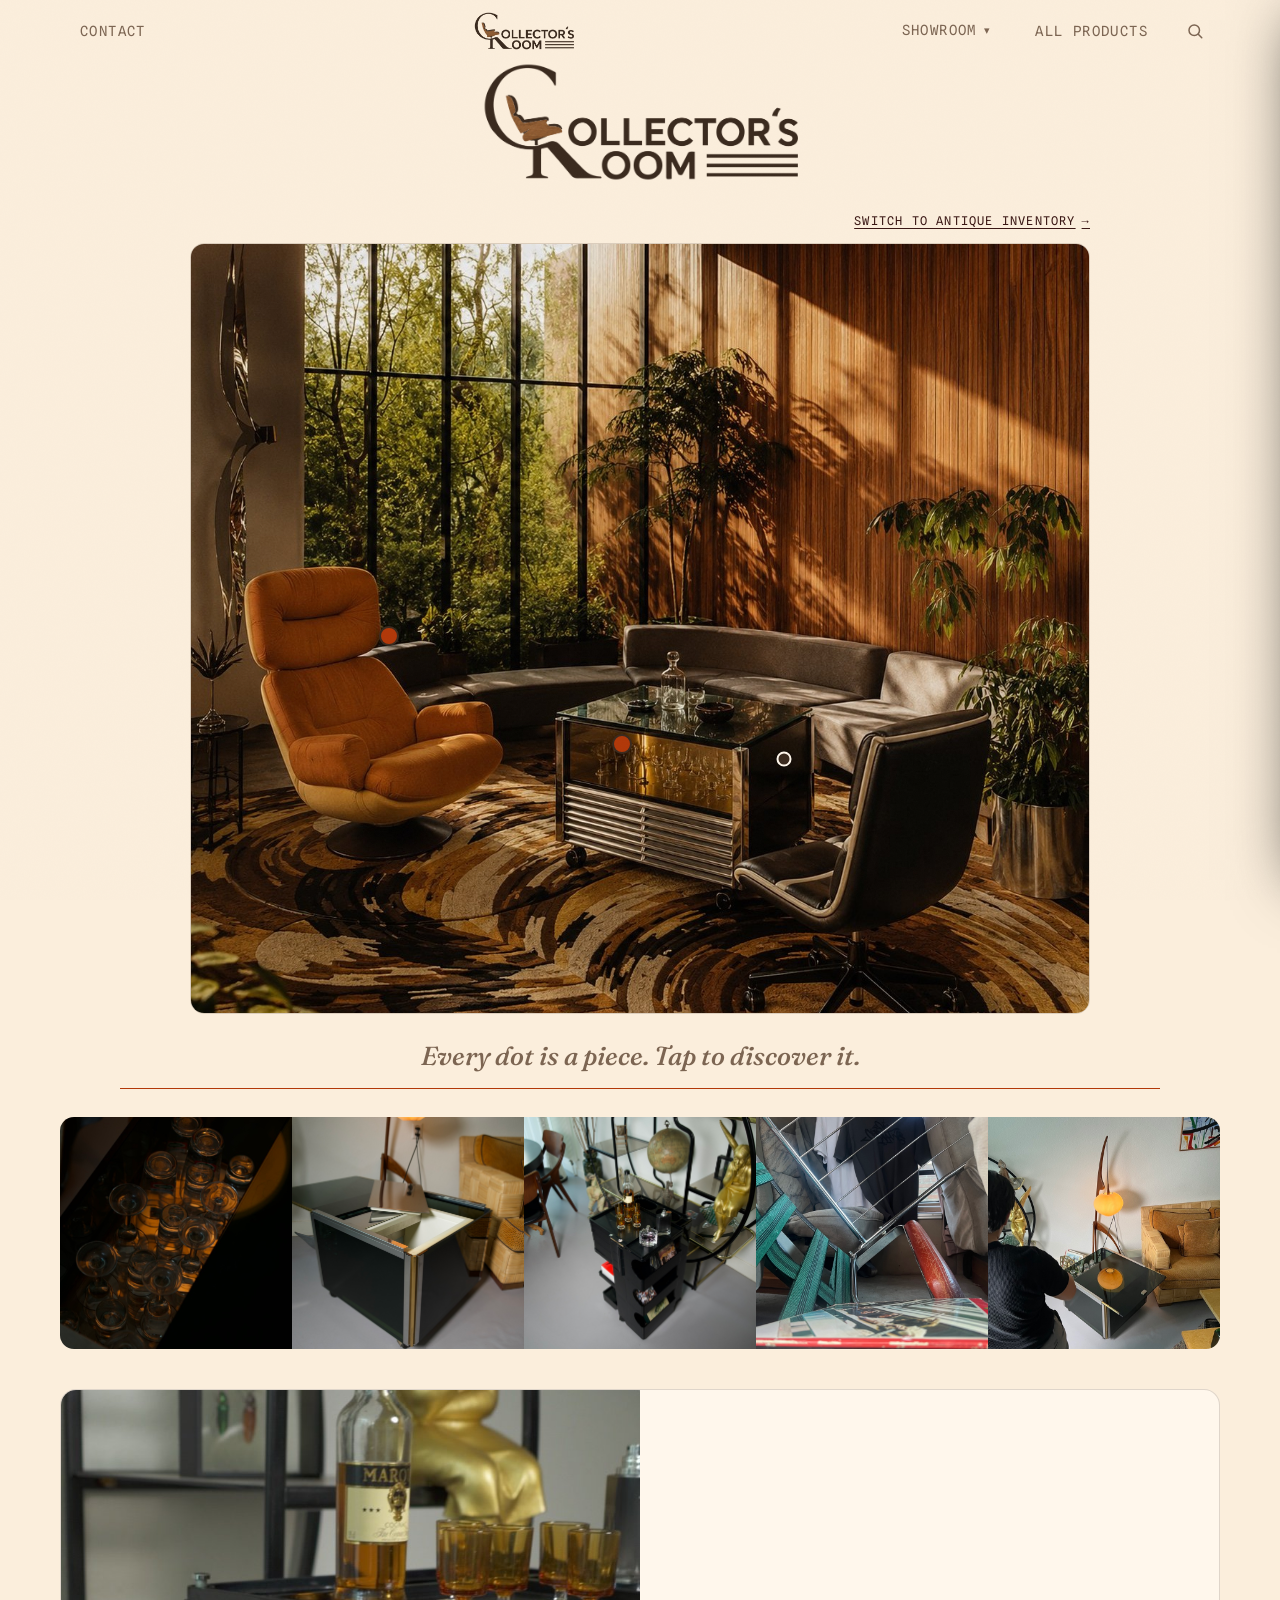
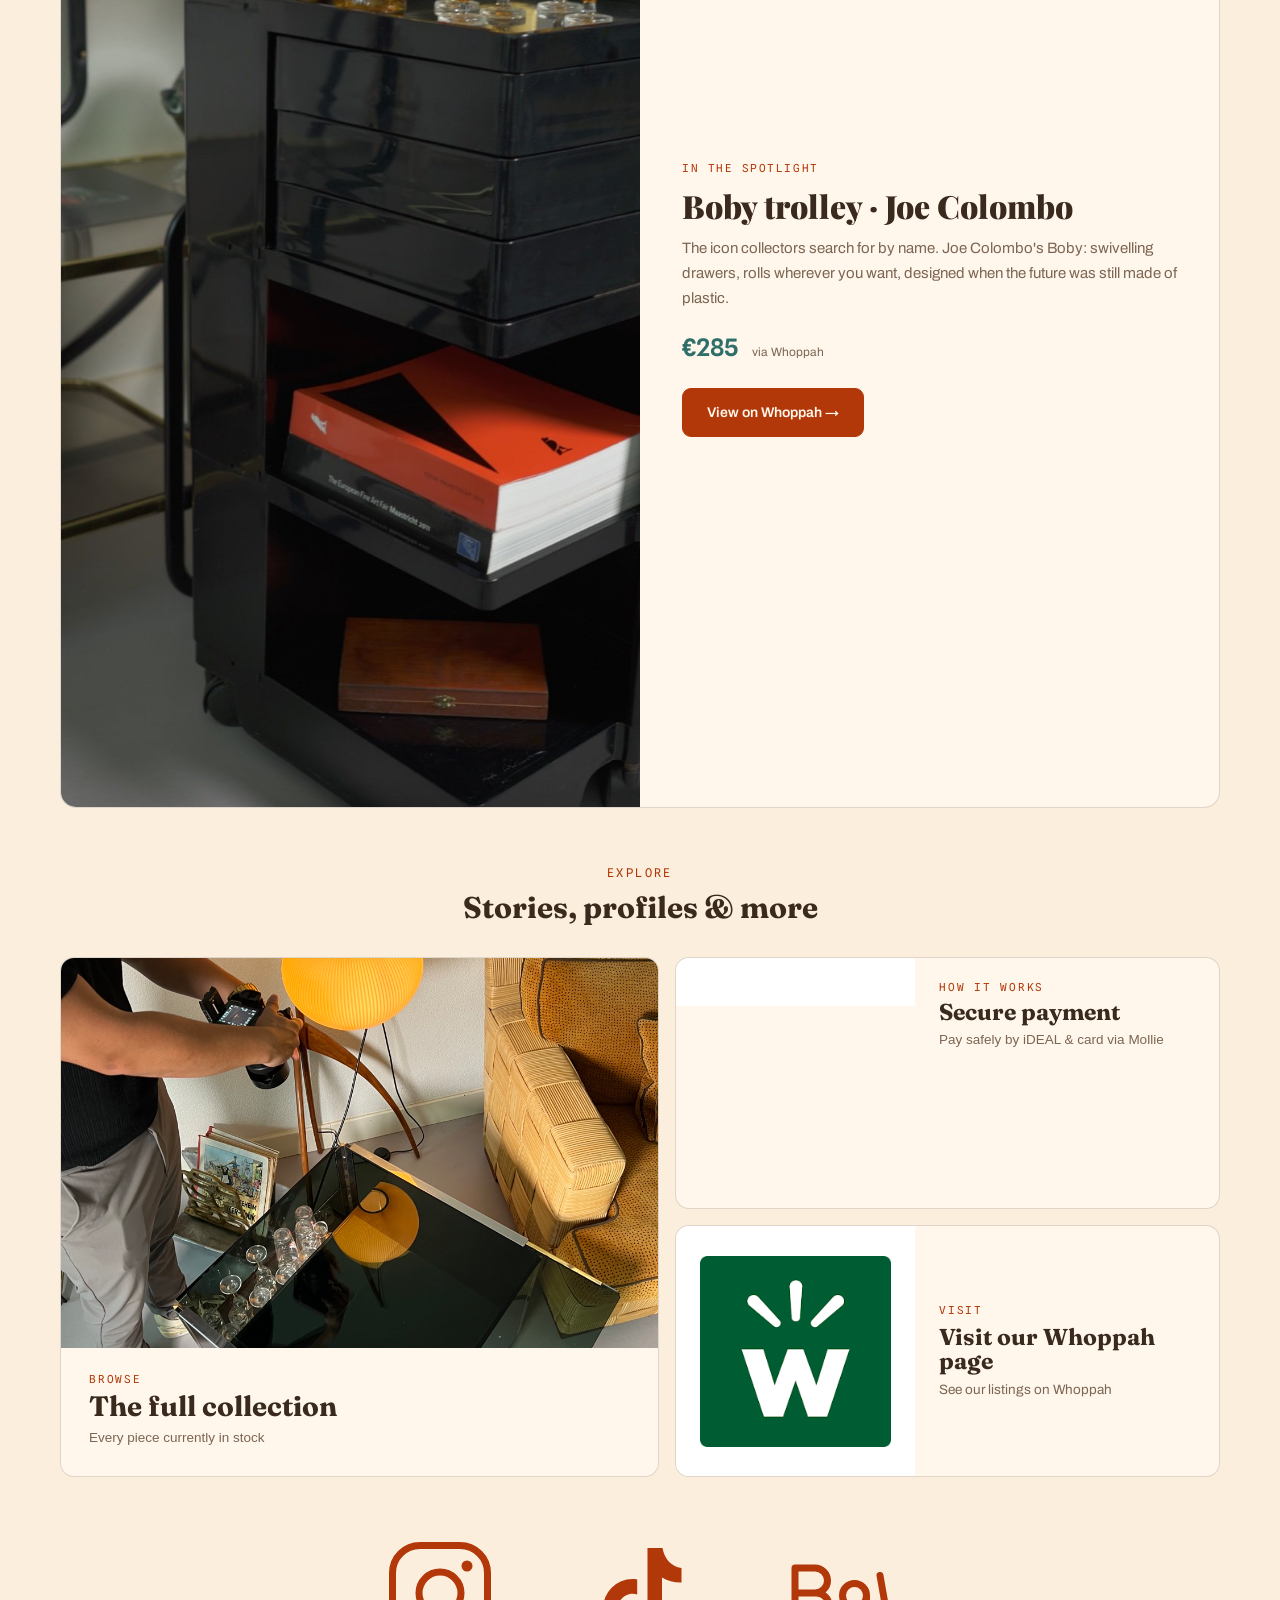
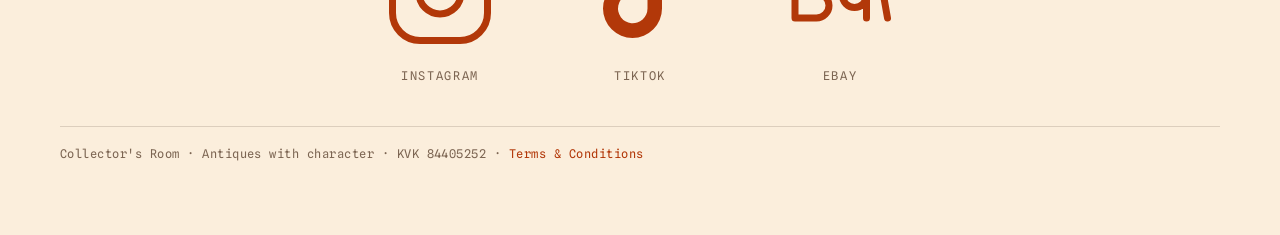
==== commit f35233ba: "Toon logo in de navigatiebalk op elke pagina, iets groter Logo stond al in de navigatie op de produc" ====
--- a/index.html
+++ b/index.html
@@ -9,7 +9,7 @@
 <link rel="preconnect" href="https://fonts.gstatic.com" crossorigin>
 <link href="https://fonts.googleapis.com/css2?family=Archivo:wght@400;500;600;700;800&family=Fraunces:ital,opsz,wght@0,9..144,400..900;1,9..144,400..700&family=Caveat:wght@500;600&family=Playfair+Display:ital,wght@0,400;0,700;0,900;1,400;1,700&family=Spline+Sans+Mono:wght@400;500;600&display=swap" rel="stylesheet">
 <link rel="stylesheet" href="css/style.css?v=39">
-<link rel="stylesheet" href="css/mc.css?v=16">
+<link rel="stylesheet" href="css/mc.css?v=17">
 </head>
 <body>
 <div class="wrap">
@@ -17,6 +17,7 @@
     <div class="nav-left">
       <button class="tab" data-view="contact">Contact</button>
     </div>
+    <img class="nav-logo" src="images/logo-mc.png" alt="Collector's Room">
     <div class="nav-right">
       <div class="dropdown">
         <button class="tab dd-toggle" aria-haspopup="true" aria-expanded="false">Showroom <span class="dd-caret">&#9662;</span></button>
--- a/css/style.css
+++ b/css/style.css
@@ -32,7 +32,8 @@
 
 /* slanke bovenbalk met alleen de tabs */
 .topnav{display:flex;justify-content:space-between;align-items:center;gap:8px;margin-bottom:2px;flex-wrap:wrap;row-gap:6px}
-.nav-logo{height:30px;width:auto;display:block}
+.nav-logo{height:38px;width:auto;display:block}
+.nav-logo-light{display:none}
 .nav-left,.nav-right{display:flex;gap:4px}
 .tab{font-family:'Spline Sans Mono',monospace;font-size:14px;letter-spacing:.1em;text-transform:uppercase;white-space:nowrap;
   border:none;background:transparent;color:var(--bone-dim);padding:14px 20px;border-radius:999px;cursor:pointer;transition:.18s}
--- a/css/mc.css
+++ b/css/mc.css
@@ -22,3 +22,5 @@
 .scrim{background:rgba(58,32,14,.4)}
 /* logo op licht: donkere variant */
 .logo-banner{content:none}
+.nav-logo-dark{display:none}
+.nav-logo-light{display:block}
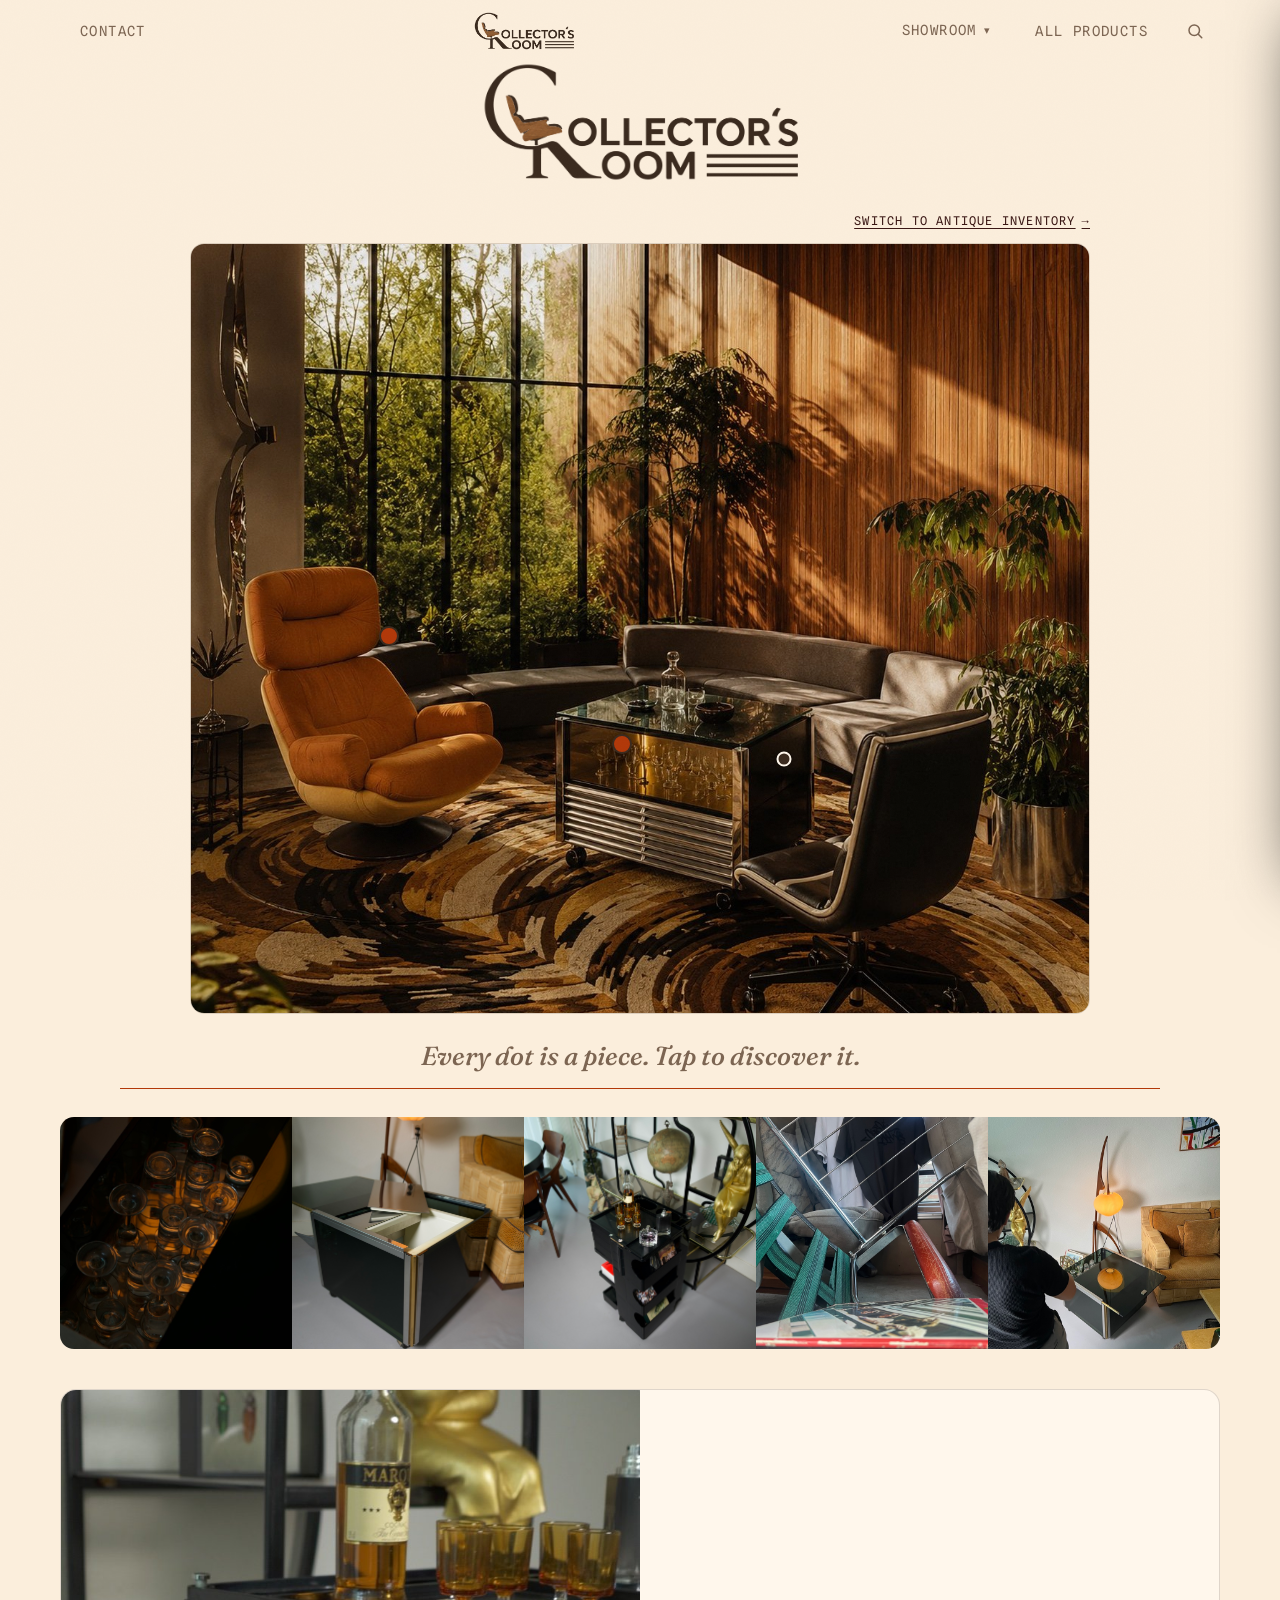
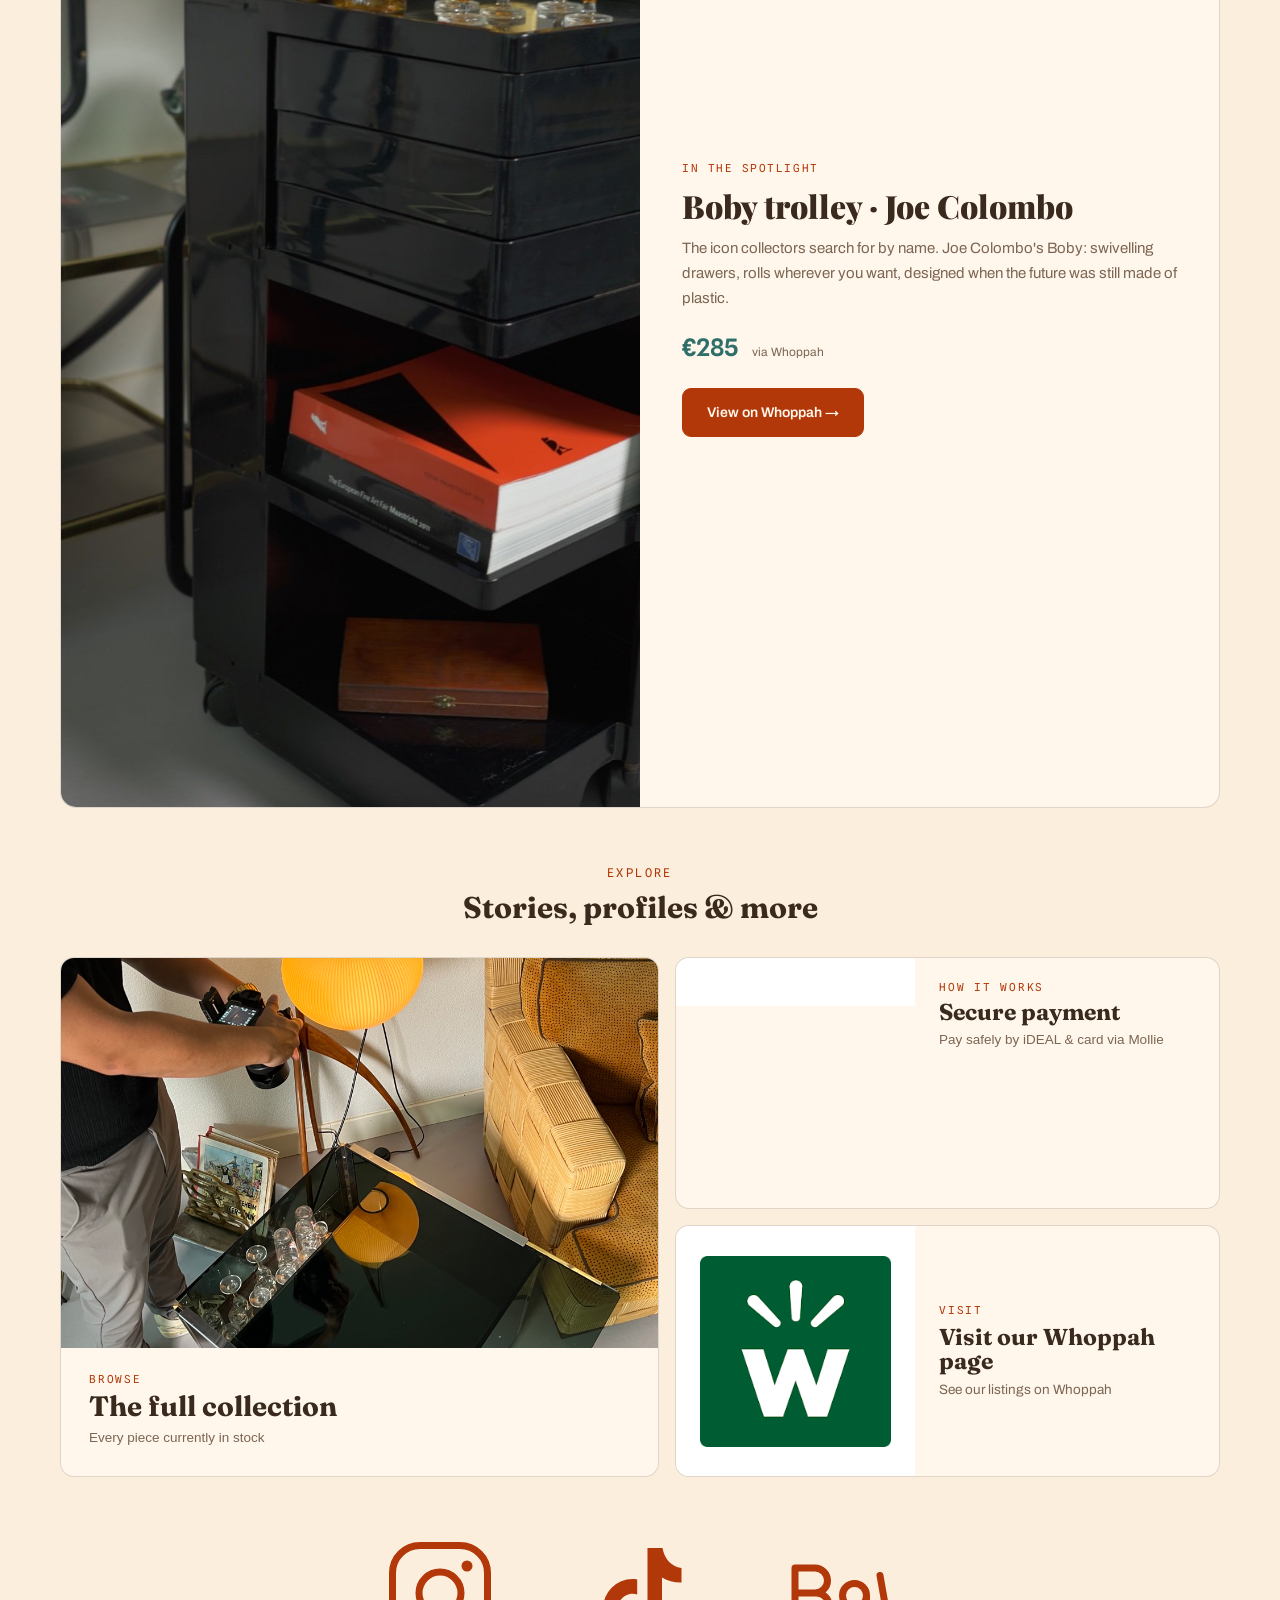
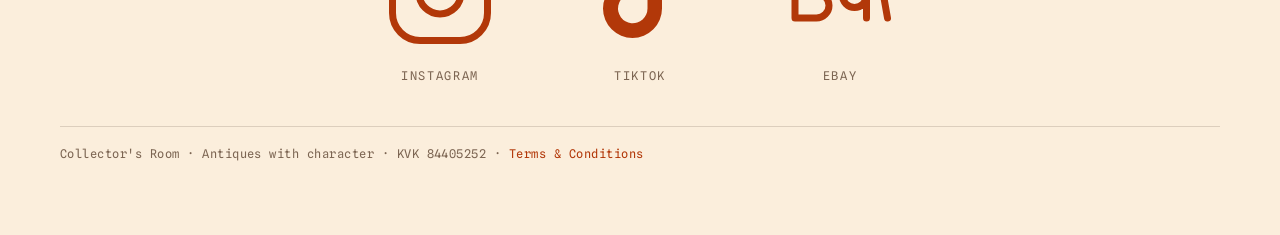
==== commit f258da04: "Hero-foto verhouding op productpagina naar 3:2 (was vierkant) Overgenomen uit de aangeleverde refere" ====
--- a/index.html
+++ b/index.html
@@ -8,7 +8,7 @@
 <link rel="preconnect" href="https://fonts.googleapis.com">
 <link rel="preconnect" href="https://fonts.gstatic.com" crossorigin>
 <link href="https://fonts.googleapis.com/css2?family=Archivo:wght@400;500;600;700;800&family=Fraunces:ital,opsz,wght@0,9..144,400..900;1,9..144,400..700&family=Caveat:wght@500;600&family=Playfair+Display:ital,wght@0,400;0,700;0,900;1,400;1,700&family=Spline+Sans+Mono:wght@400;500;600&display=swap" rel="stylesheet">
-<link rel="stylesheet" href="css/style.css?v=39">
+<link rel="stylesheet" href="css/style.css?v=40">
 <link rel="stylesheet" href="css/mc.css?v=17">
 </head>
 <body>
--- a/css/style.css
+++ b/css/style.css
@@ -349,7 +349,7 @@
 .pdp-subtitle{font-family:'Fraunces',serif;font-style:italic;font-size:17px;color:var(--bone-dim);
   margin:10px 0 0}
 
-.pdp-hero{aspect-ratio:1/1;max-height:min(66vh,580px);margin:0 auto 6px;overflow:hidden;
+.pdp-hero{aspect-ratio:3/2;max-height:min(66vh,580px);margin:0 auto 6px;overflow:hidden;
   background:var(--studio);border:1px solid var(--line);border-radius:4px}
 .pdp-hero img{width:100%;height:100%;object-fit:cover;object-position:center top;display:block}
 
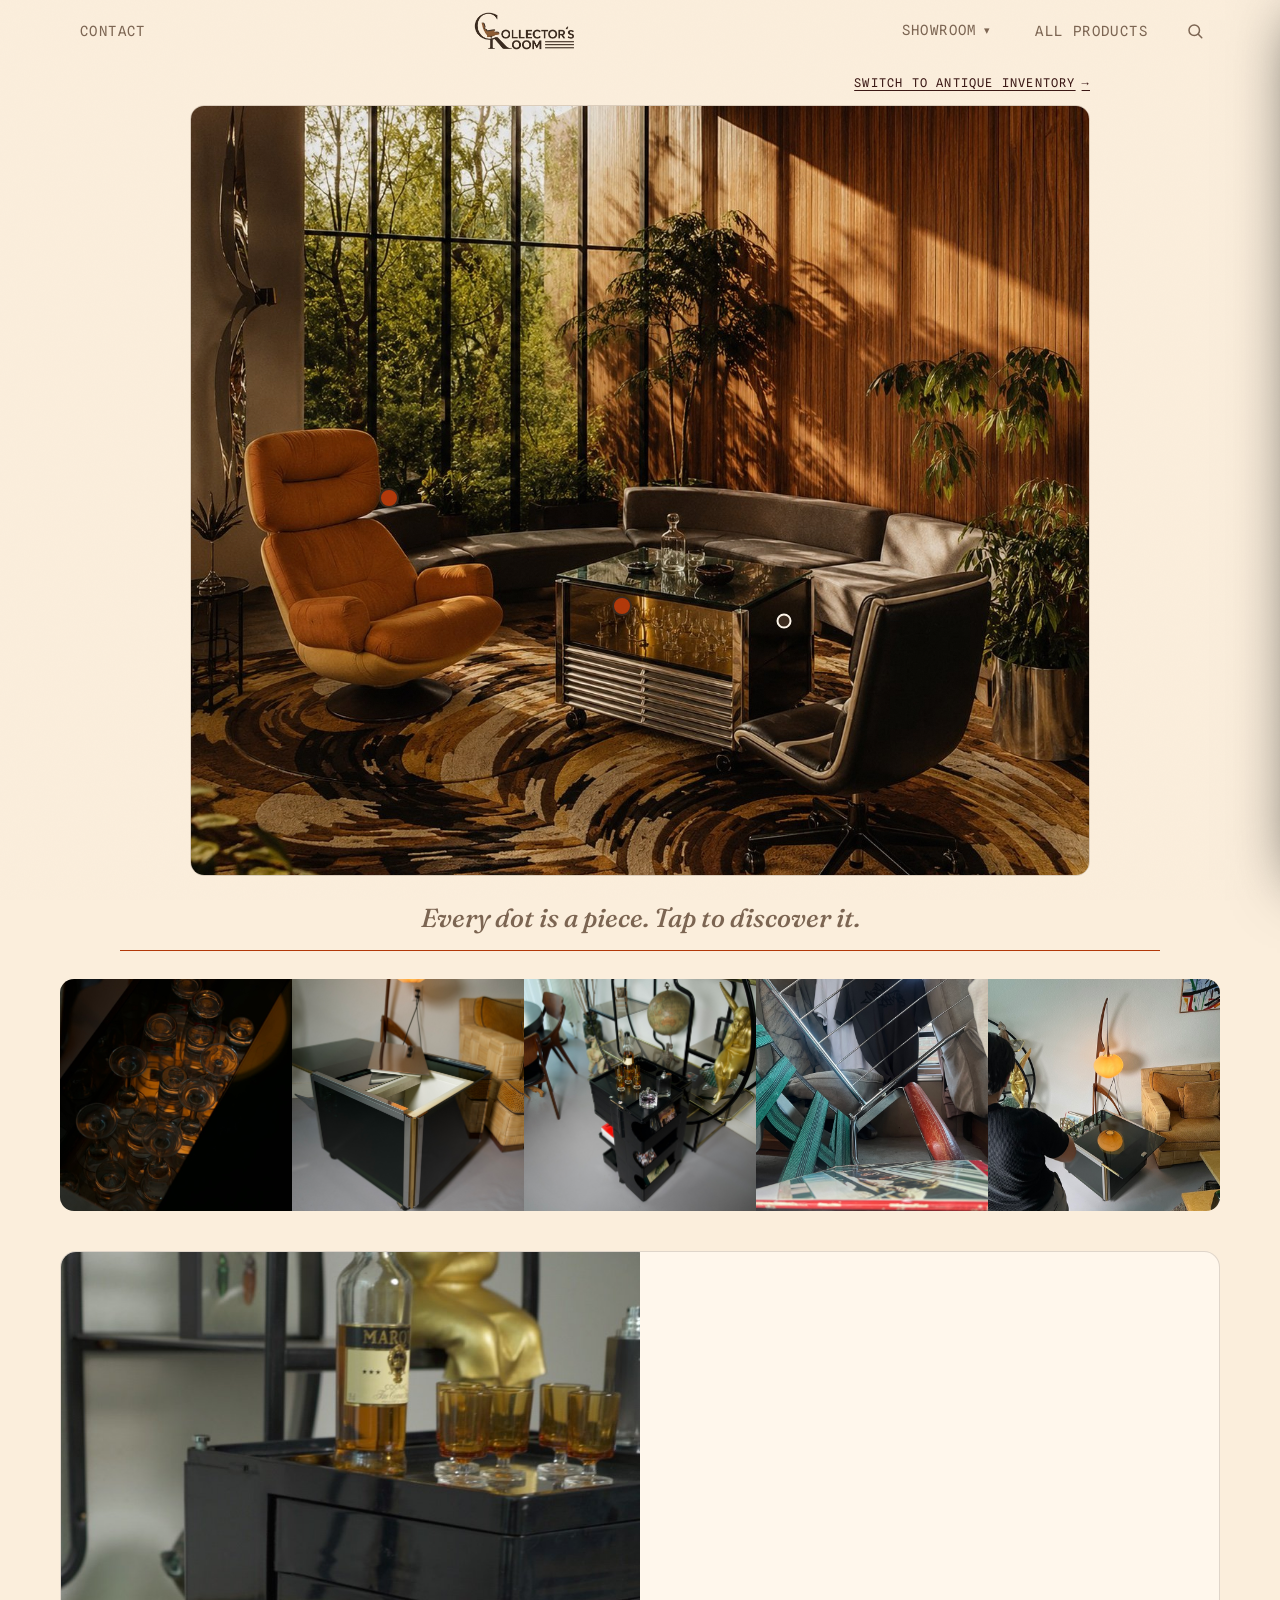
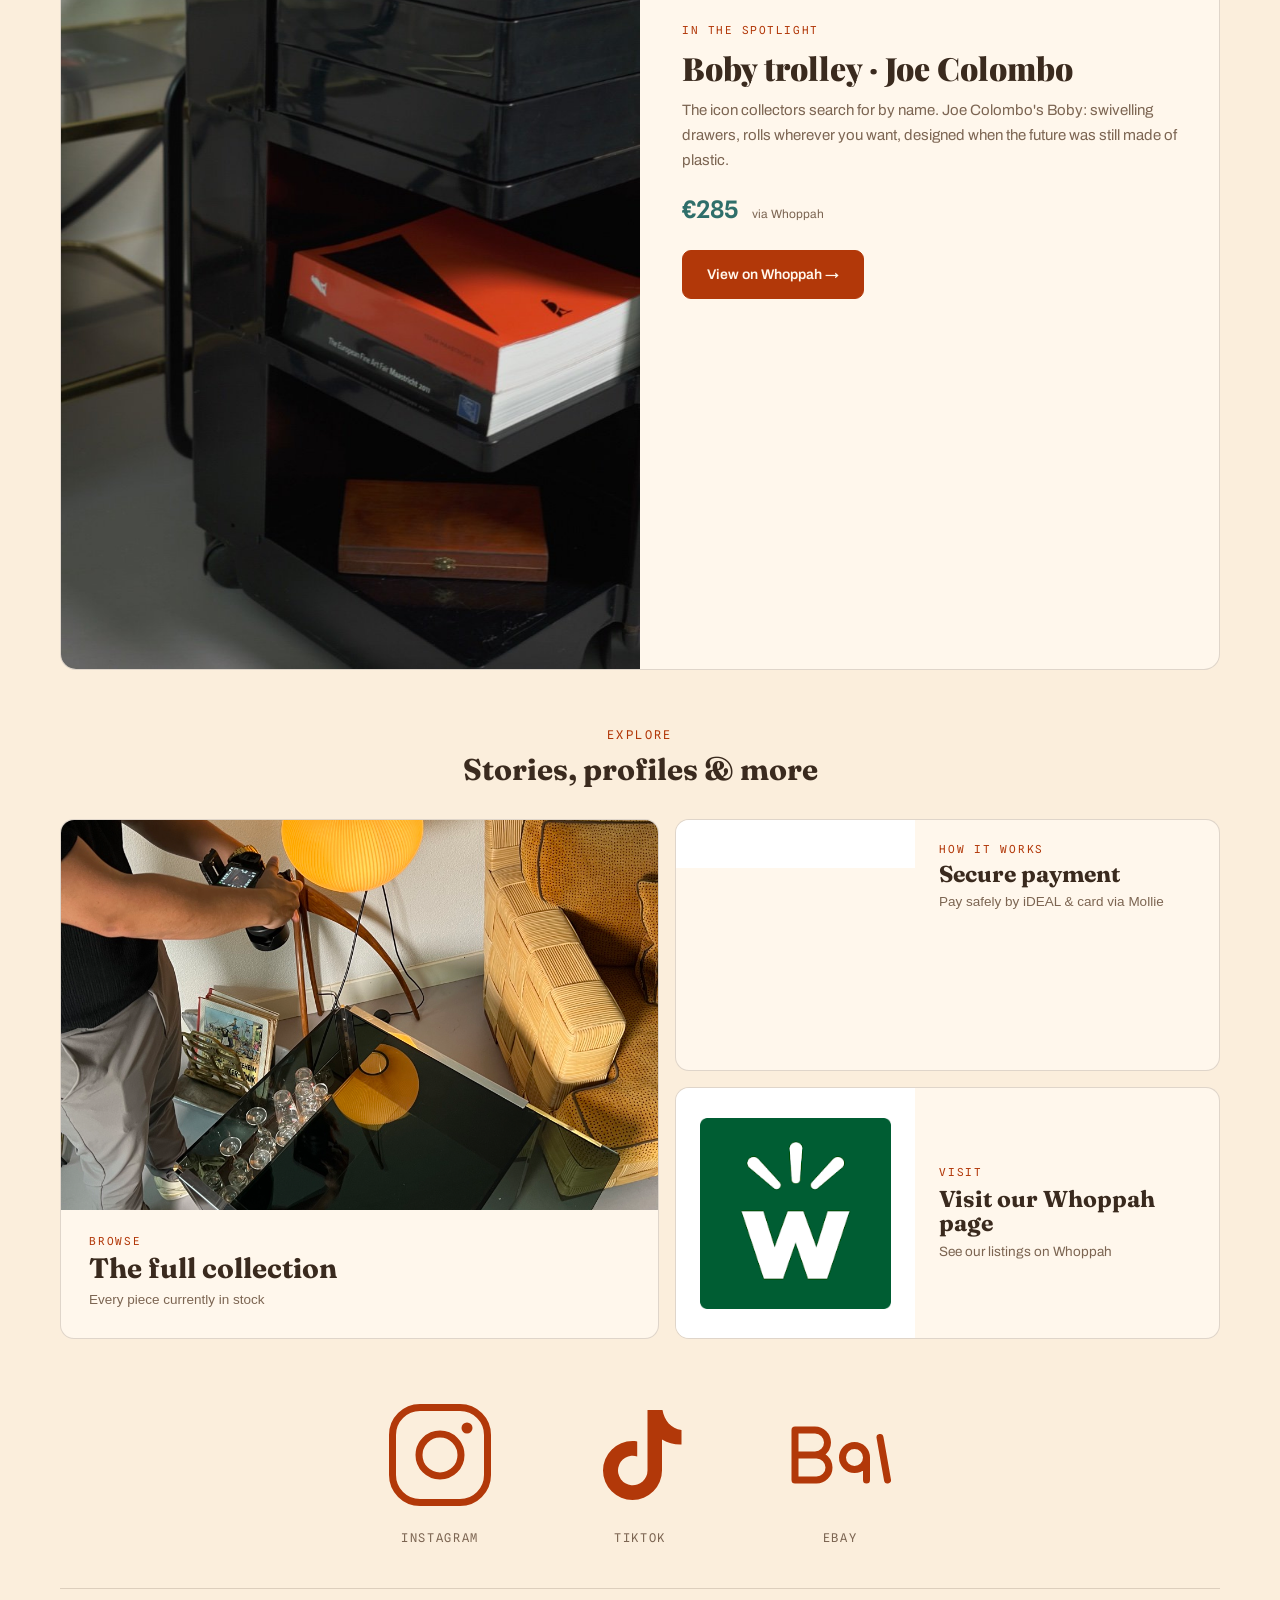
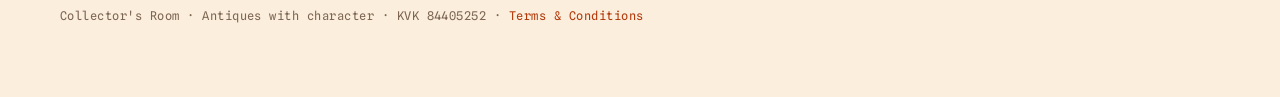
==== commit 9b031eff: "Verwijder dubbel logo op homepage, voeg lijnen toe rond productfoto's - De grote hero-logo (.logo-ba" ====
--- a/index.html
+++ b/index.html
@@ -8,7 +8,7 @@
 <link rel="preconnect" href="https://fonts.googleapis.com">
 <link rel="preconnect" href="https://fonts.gstatic.com" crossorigin>
 <link href="https://fonts.googleapis.com/css2?family=Archivo:wght@400;500;600;700;800&family=Fraunces:ital,opsz,wght@0,9..144,400..900;1,9..144,400..700&family=Caveat:wght@500;600&family=Playfair+Display:ital,wght@0,400;0,700;0,900;1,400;1,700&family=Spline+Sans+Mono:wght@400;500;600&display=swap" rel="stylesheet">
-<link rel="stylesheet" href="css/style.css?v=40">
+<link rel="stylesheet" href="css/style.css?v=42">
 <link rel="stylesheet" href="css/mc.css?v=17">
 </head>
 <body>
@@ -38,8 +38,6 @@
 
   <!-- ============ SHOWROOM ============ -->
   <section id="view-showroom">
-    <img class="logo-banner" src="images/logo-mc.png" alt="Collector's Room">
-
     <div class="room-switch">
       <a class="switch-btn switch-to-antique" href="antique.html">Switch to Antique inventory</a>
     </div>
--- a/css/style.css
+++ b/css/style.css
@@ -47,7 +47,6 @@
 }
 
 /* logo: compact en gecentreerd, strak boven de foto */
-.logo-banner{display:block;height:clamp(75px,10.5vw,120px);width:auto;max-width:100%;margin:8px auto 30px}
 
 .lead{font-family:'Playfair Display',serif;font-weight:900;font-size:clamp(26px,4.4vw,44px);line-height:1.04;letter-spacing:-.01em;max-width:20ch;margin:8px 0 6px}
 .lead em{font-style:italic;color:var(--taupe)}
@@ -214,7 +213,7 @@
 .foot-link:hover{color:var(--bone);text-decoration:underline}
 
 /* ---- showroom switcher: text link above the stage photo ---- */
-.room-switch{display:flex;justify-content:flex-end;max-width:900px;margin:0 auto 12px}
+.room-switch{display:flex;justify-content:flex-end;max-width:900px;margin:20px auto 12px}
 .switch-btn{font-family:'Spline Sans Mono',monospace;font-size:12px;letter-spacing:.1em;text-transform:uppercase;
   text-decoration:underline;text-underline-offset:3px;display:inline-flex;align-items:center;gap:6px;transition:.18s}
 .switch-btn::after{content:"\2192"}
@@ -349,19 +348,26 @@
 .pdp-subtitle{font-family:'Fraunces',serif;font-style:italic;font-size:17px;color:var(--bone-dim);
   margin:10px 0 0}
 
-.pdp-hero{aspect-ratio:3/2;max-height:min(66vh,580px);margin:0 auto 6px;overflow:hidden;
+.pdp-hero{position:relative;aspect-ratio:3/2;max-height:min(66vh,580px);margin:0 auto 6px;overflow:hidden;
   background:var(--studio);border:1px solid var(--line);border-radius:4px}
 .pdp-hero img{width:100%;height:100%;object-fit:cover;object-position:center top;display:block}
+.pdp-arrow{position:absolute;top:50%;transform:translateY(-50%);width:42px;height:42px;border-radius:50%;
+  border:none;background:rgba(255,255,255,.85);color:var(--ink);font-size:24px;line-height:1;cursor:pointer;
+  display:flex;align-items:center;justify-content:center;transition:background .16s}
+.pdp-arrow:hover{background:#fff}
+.pdp-arrow.prev{left:16px}
+.pdp-arrow.next{right:16px}
 
 .pdp-thumbs{display:grid;grid-template-columns:repeat(auto-fit,minmax(90px,1fr));gap:10px;
-  border-top:1px solid var(--bone);margin-top:30px;padding-top:30px}
+  border-top:1px solid var(--bone);border-bottom:1px solid var(--bone);margin:30px 0 34px;padding:30px 0 30px}
 .pdp-thumb{aspect-ratio:1/1;padding:0;border:none;border-radius:4px;overflow:hidden;cursor:pointer;
   background:var(--studio);opacity:.5;transition:opacity .16s}
 .pdp-thumb img{width:100%;height:100%;object-fit:cover;object-position:center top;display:block}
 .pdp-thumb:hover{opacity:.8}
 .pdp-thumb.active{opacity:1}
 
-.pdp-feature{display:grid;grid-template-columns:1fr 1.4fr;gap:40px;align-items:start;margin:34px 0}
+.pdp-feature{display:grid;grid-template-columns:1fr 1.4fr;gap:40px;align-items:start;
+  border-top:1px solid var(--bone);margin-top:34px;padding-top:34px;margin-bottom:34px}
 .pdp-tagline{font-family:'Fraunces',serif;font-style:italic;font-weight:700;font-size:clamp(26px,3.6vw,38px);
   line-height:1.08;margin:0;color:var(--bone)}
 .pdp-feature-right{padding-left:36px}
@@ -378,7 +384,7 @@
 .ship-lines > div{display:flex;justify-content:space-between;gap:16px}
 .ship-total{padding-top:11px;margin-top:2px;font-family:'Fraunces',serif;font-weight:700;font-size:20px;color:var(--bone)}
 
-.pdp-bottombar{display:flex;align-items:center;gap:16px;margin-top:-14px}
+.pdp-bottombar{display:flex;align-items:center;gap:16px}
 .pdp-price-bottom{font-family:'Playfair Display',serif;font-style:italic;font-weight:700;font-size:30px;color:var(--bone);flex:none}
 .pdp-price-bottom small{font-family:'Archivo',sans-serif;font-style:normal;font-size:12px;color:var(--bone-dim);display:block}
 .pdp-buy{flex:1;text-align:center;text-decoration:none;font-family:'Archivo',sans-serif;font-weight:600;
--- a/css/mc.css
+++ b/css/mc.css
@@ -21,6 +21,5 @@
 .hs-room .door{background:rgba(255,247,236,.9);color:#3A2A1E}
 .scrim{background:rgba(58,32,14,.4)}
 /* logo op licht: donkere variant */
-.logo-banner{content:none}
 .nav-logo-dark{display:none}
 .nav-logo-light{display:block}
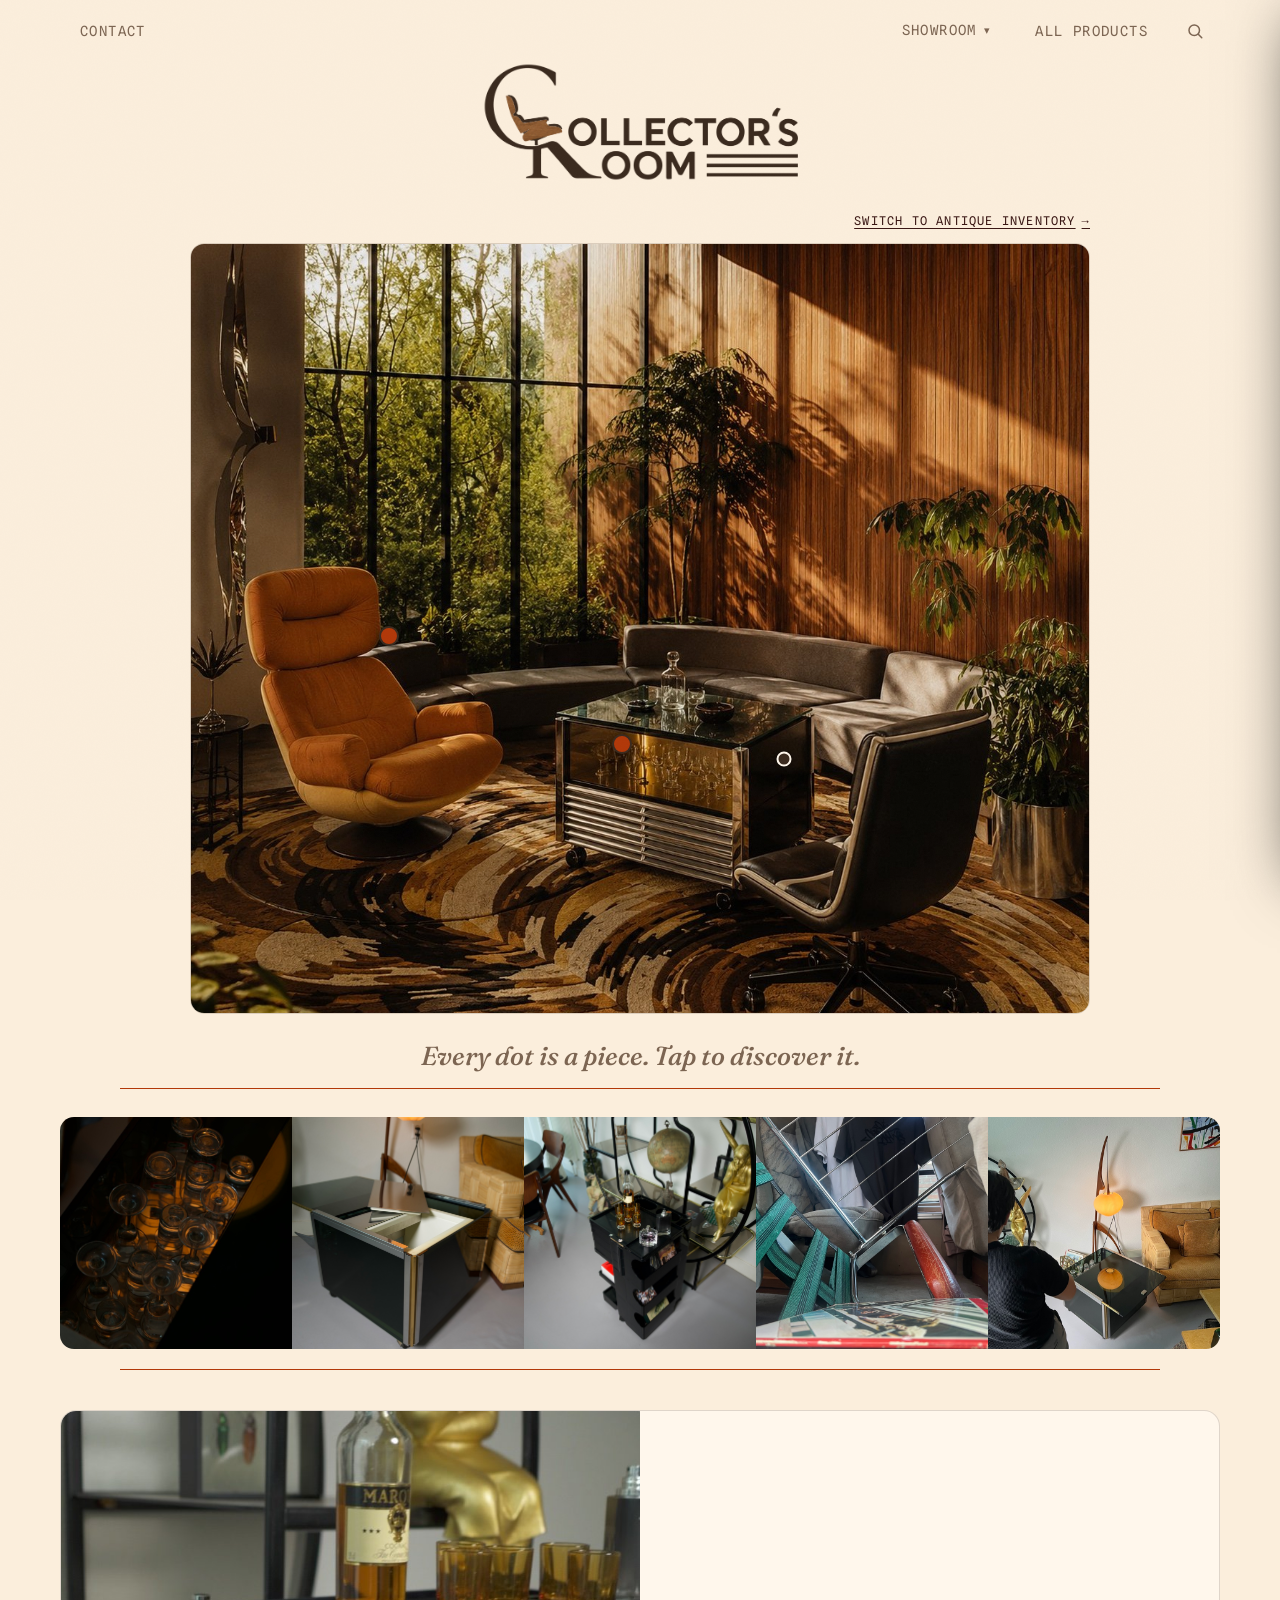
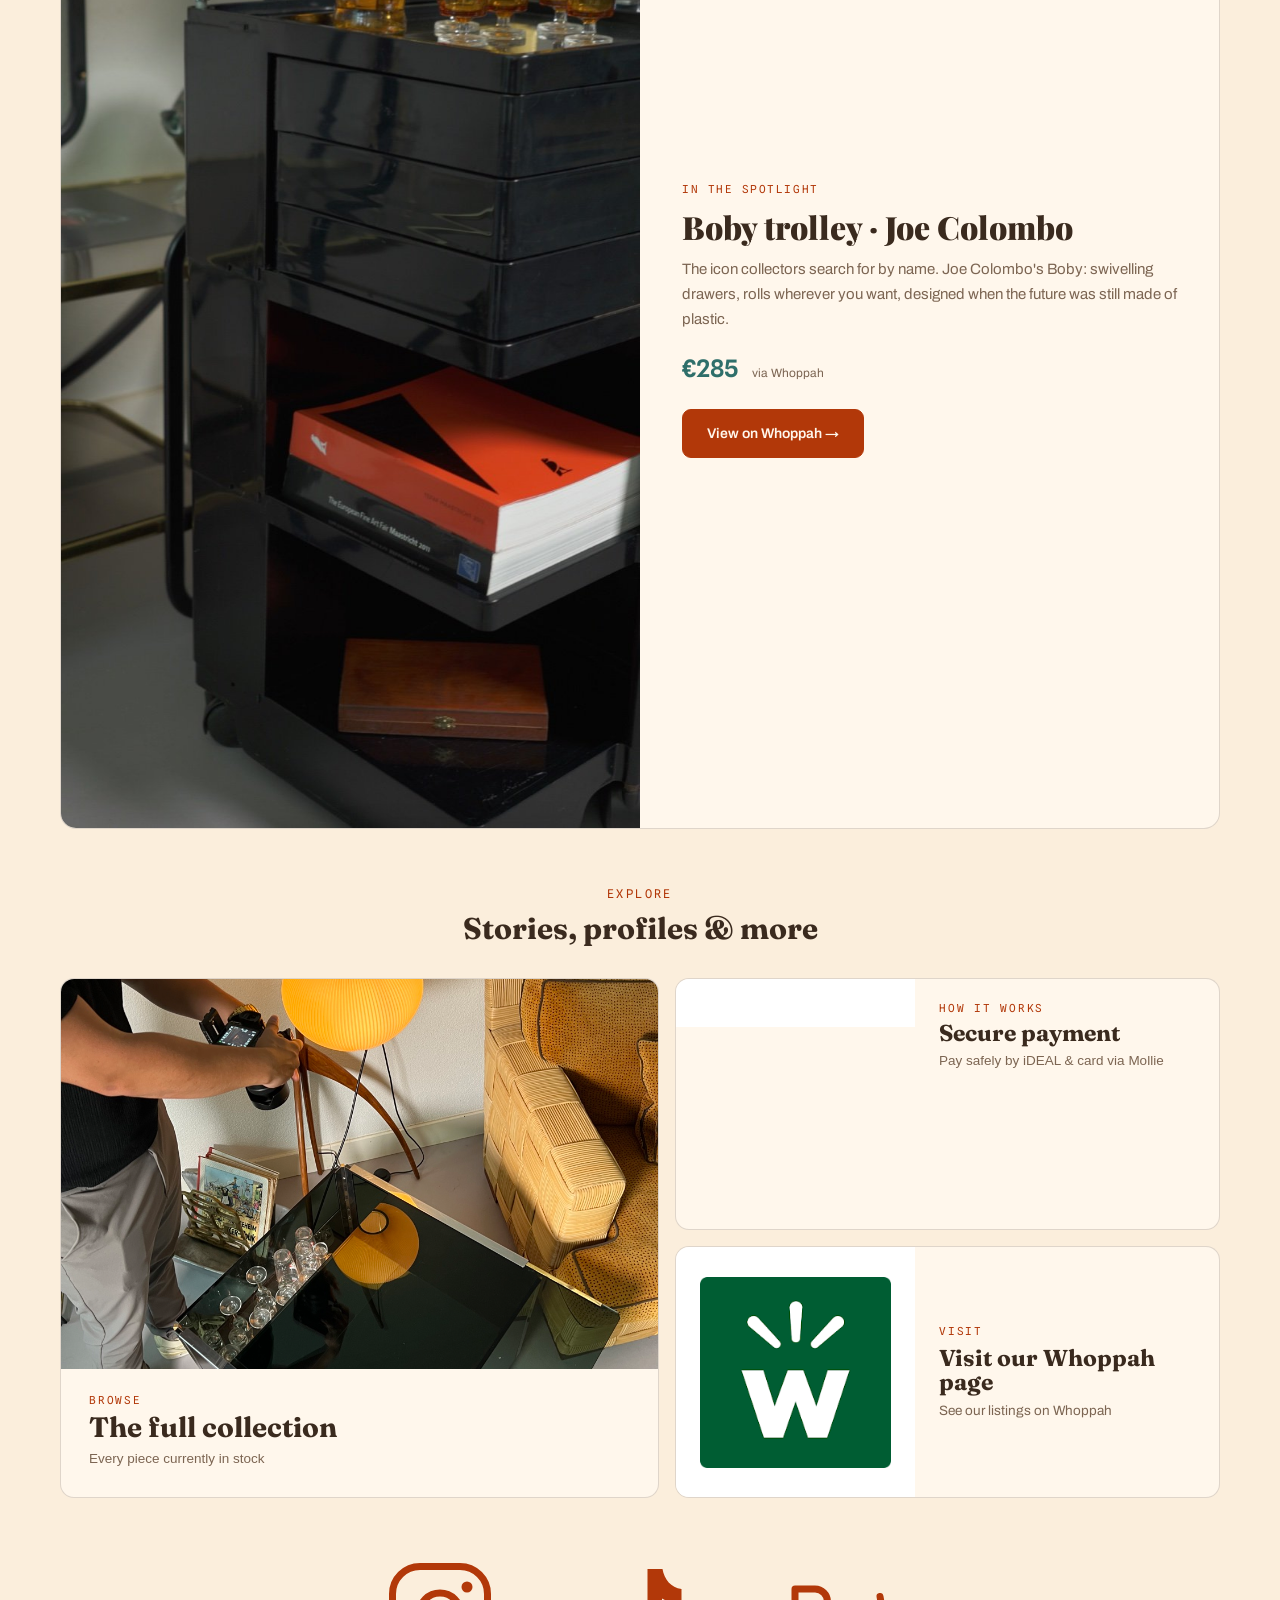
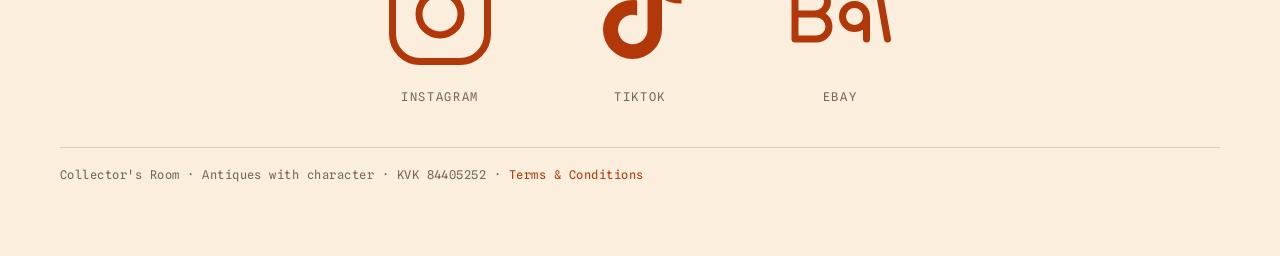
==== commit 0dd4e4cd: "Herstel juiste logo op homepage, grotere productfoto, lijn onder sfeerfoto's - Vorige keer per ongel" ====
--- a/index.html
+++ b/index.html
@@ -8,7 +8,7 @@
 <link rel="preconnect" href="https://fonts.googleapis.com">
 <link rel="preconnect" href="https://fonts.gstatic.com" crossorigin>
 <link href="https://fonts.googleapis.com/css2?family=Archivo:wght@400;500;600;700;800&family=Fraunces:ital,opsz,wght@0,9..144,400..900;1,9..144,400..700&family=Caveat:wght@500;600&family=Playfair+Display:ital,wght@0,400;0,700;0,900;1,400;1,700&family=Spline+Sans+Mono:wght@400;500;600&display=swap" rel="stylesheet">
-<link rel="stylesheet" href="css/style.css?v=42">
+<link rel="stylesheet" href="css/style.css?v=43">
 <link rel="stylesheet" href="css/mc.css?v=17">
 </head>
 <body>
@@ -17,7 +17,6 @@
     <div class="nav-left">
       <button class="tab" data-view="contact">Contact</button>
     </div>
-    <img class="nav-logo" src="images/logo-mc.png" alt="Collector's Room">
     <div class="nav-right">
       <div class="dropdown">
         <button class="tab dd-toggle" aria-haspopup="true" aria-expanded="false">Showroom <span class="dd-caret">&#9662;</span></button>
@@ -38,6 +37,8 @@
 
   <!-- ============ SHOWROOM ============ -->
   <section id="view-showroom">
+    <img class="logo-banner" src="images/logo-mc.png" alt="Collector's Room">
+
     <div class="room-switch">
       <a class="switch-btn switch-to-antique" href="antique.html">Switch to Antique inventory</a>
     </div>
@@ -62,6 +63,7 @@
         <img src="images/strip-workshop.jpg" alt="Behind the scenes at the workshop">
         <img src="images/strip-styling.jpg" alt="Styling a mid-century piece">
       </div>
+      <span class="stage-caption-rule ambience-rule"></span>
     </div>
 
     <!-- SPOTLIGHT -->
--- a/css/style.css
+++ b/css/style.css
@@ -33,7 +33,7 @@
 /* slanke bovenbalk met alleen de tabs */
 .topnav{display:flex;justify-content:space-between;align-items:center;gap:8px;margin-bottom:2px;flex-wrap:wrap;row-gap:6px}
 .nav-logo{height:38px;width:auto;display:block}
-.nav-logo-light{display:none}
+.logo-banner{display:block;height:clamp(75px,10.5vw,120px);width:auto;max-width:100%;margin:8px auto 30px}
 .nav-left,.nav-right{display:flex;gap:4px}
 .tab{font-family:'Spline Sans Mono',monospace;font-size:14px;letter-spacing:.1em;text-transform:uppercase;white-space:nowrap;
   border:none;background:transparent;color:var(--bone-dim);padding:14px 20px;border-radius:999px;cursor:pointer;transition:.18s}
@@ -213,7 +213,7 @@
 .foot-link:hover{color:var(--bone);text-decoration:underline}
 
 /* ---- showroom switcher: text link above the stage photo ---- */
-.room-switch{display:flex;justify-content:flex-end;max-width:900px;margin:20px auto 12px}
+.room-switch{display:flex;justify-content:flex-end;max-width:900px;margin:0 auto 12px}
 .switch-btn{font-family:'Spline Sans Mono',monospace;font-size:12px;letter-spacing:.1em;text-transform:uppercase;
   text-decoration:underline;text-underline-offset:3px;display:inline-flex;align-items:center;gap:6px;transition:.18s}
 .switch-btn::after{content:"\2192"}
@@ -246,6 +246,7 @@
 
 /* ---- sfeerbeelden: strook van foto's, links naar rechts ---- */
 .ambience{margin:26px 0 6px}
+.ambience-rule{margin-top:20px}
 .ambience-grid{display:grid;grid-template-columns:repeat(5,1fr);gap:0;border-radius:14px;overflow:hidden}
 .ambience-grid img{width:100%;aspect-ratio:1/1;object-fit:cover;border-radius:0;display:block}
 @media(max-width:640px){
@@ -348,7 +349,7 @@
 .pdp-subtitle{font-family:'Fraunces',serif;font-style:italic;font-size:17px;color:var(--bone-dim);
   margin:10px 0 0}
 
-.pdp-hero{position:relative;aspect-ratio:3/2;max-height:min(66vh,580px);margin:0 auto 6px;overflow:hidden;
+.pdp-hero{position:relative;aspect-ratio:3/2;max-height:min(74vh,660px);margin:0 auto 6px;overflow:hidden;
   background:var(--studio);border:1px solid var(--line);border-radius:4px}
 .pdp-hero img{width:100%;height:100%;object-fit:cover;object-position:center top;display:block}
 .pdp-arrow{position:absolute;top:50%;transform:translateY(-50%);width:42px;height:42px;border-radius:50%;
--- a/css/mc.css
+++ b/css/mc.css
@@ -21,5 +21,4 @@
 .hs-room .door{background:rgba(255,247,236,.9);color:#3A2A1E}
 .scrim{background:rgba(58,32,14,.4)}
 /* logo op licht: donkere variant */
-.nav-logo-dark{display:none}
-.nav-logo-light{display:block}
+.logo-banner{content:none}
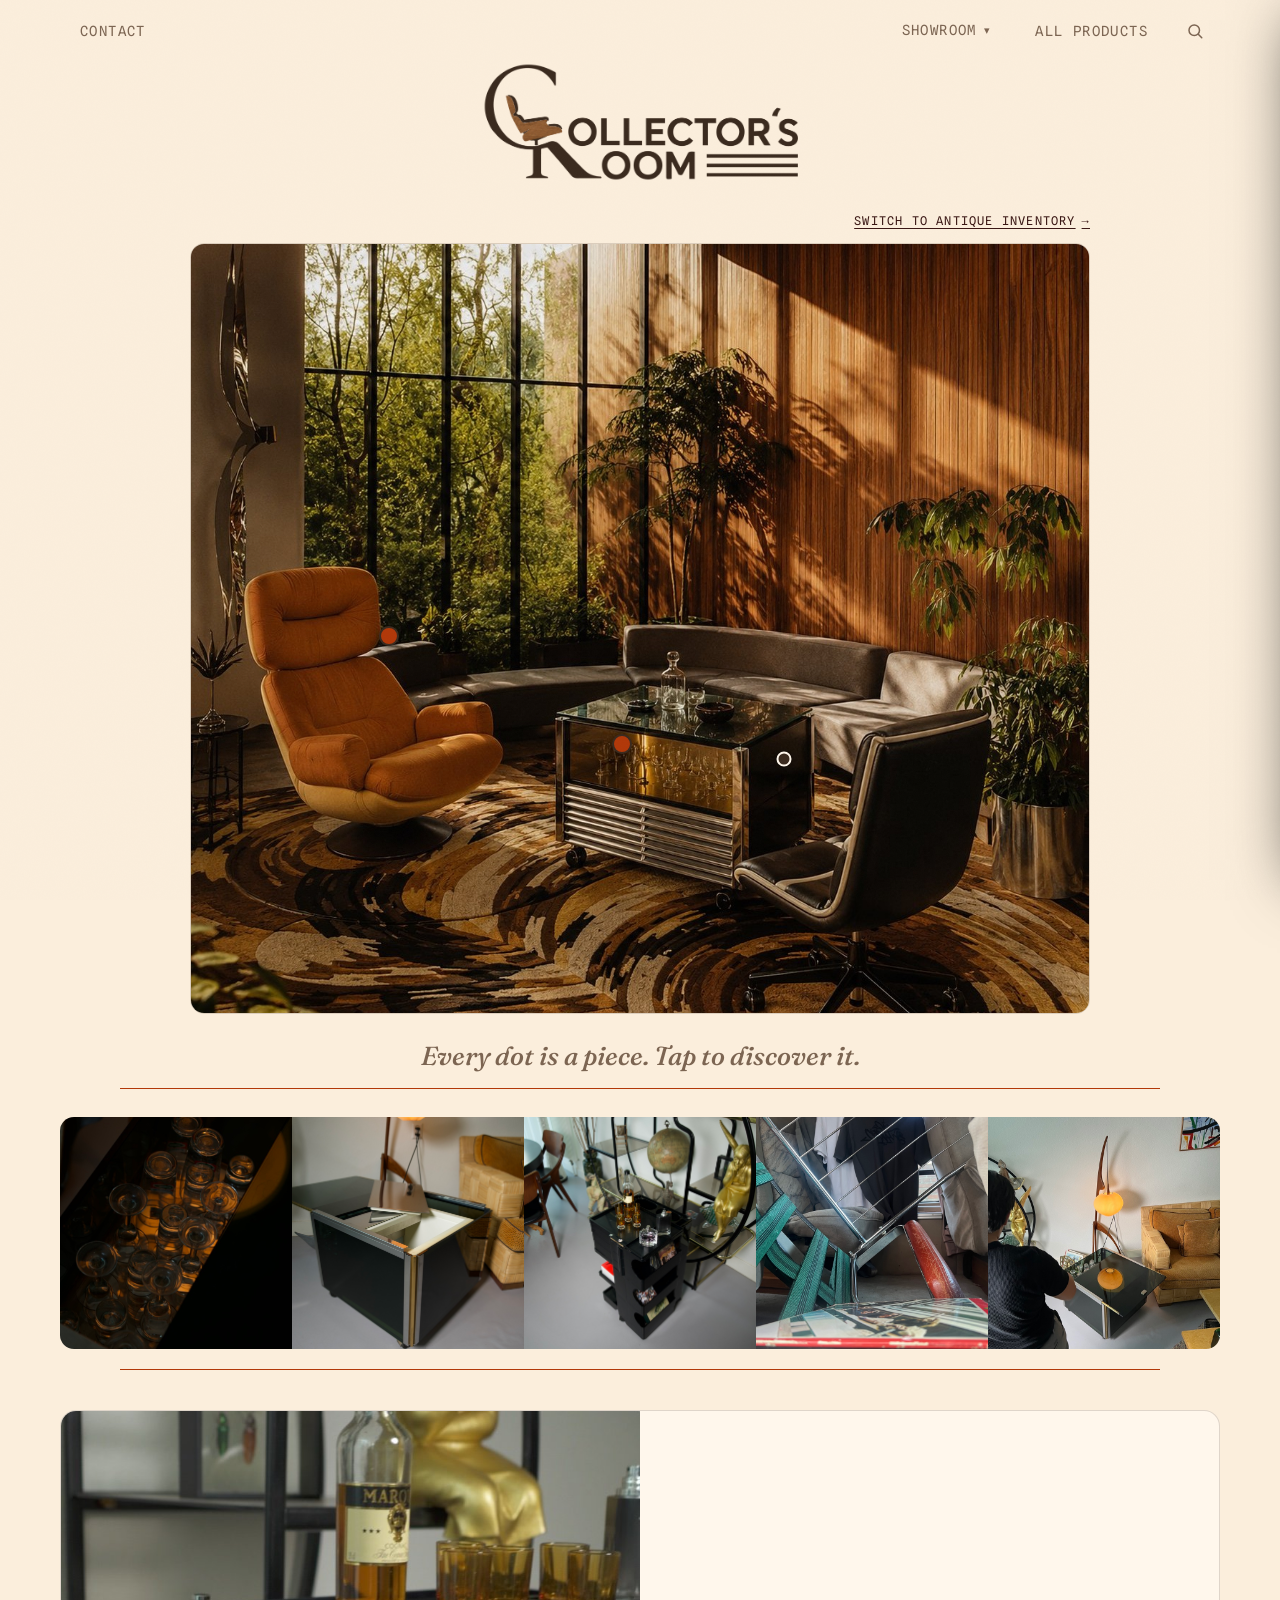
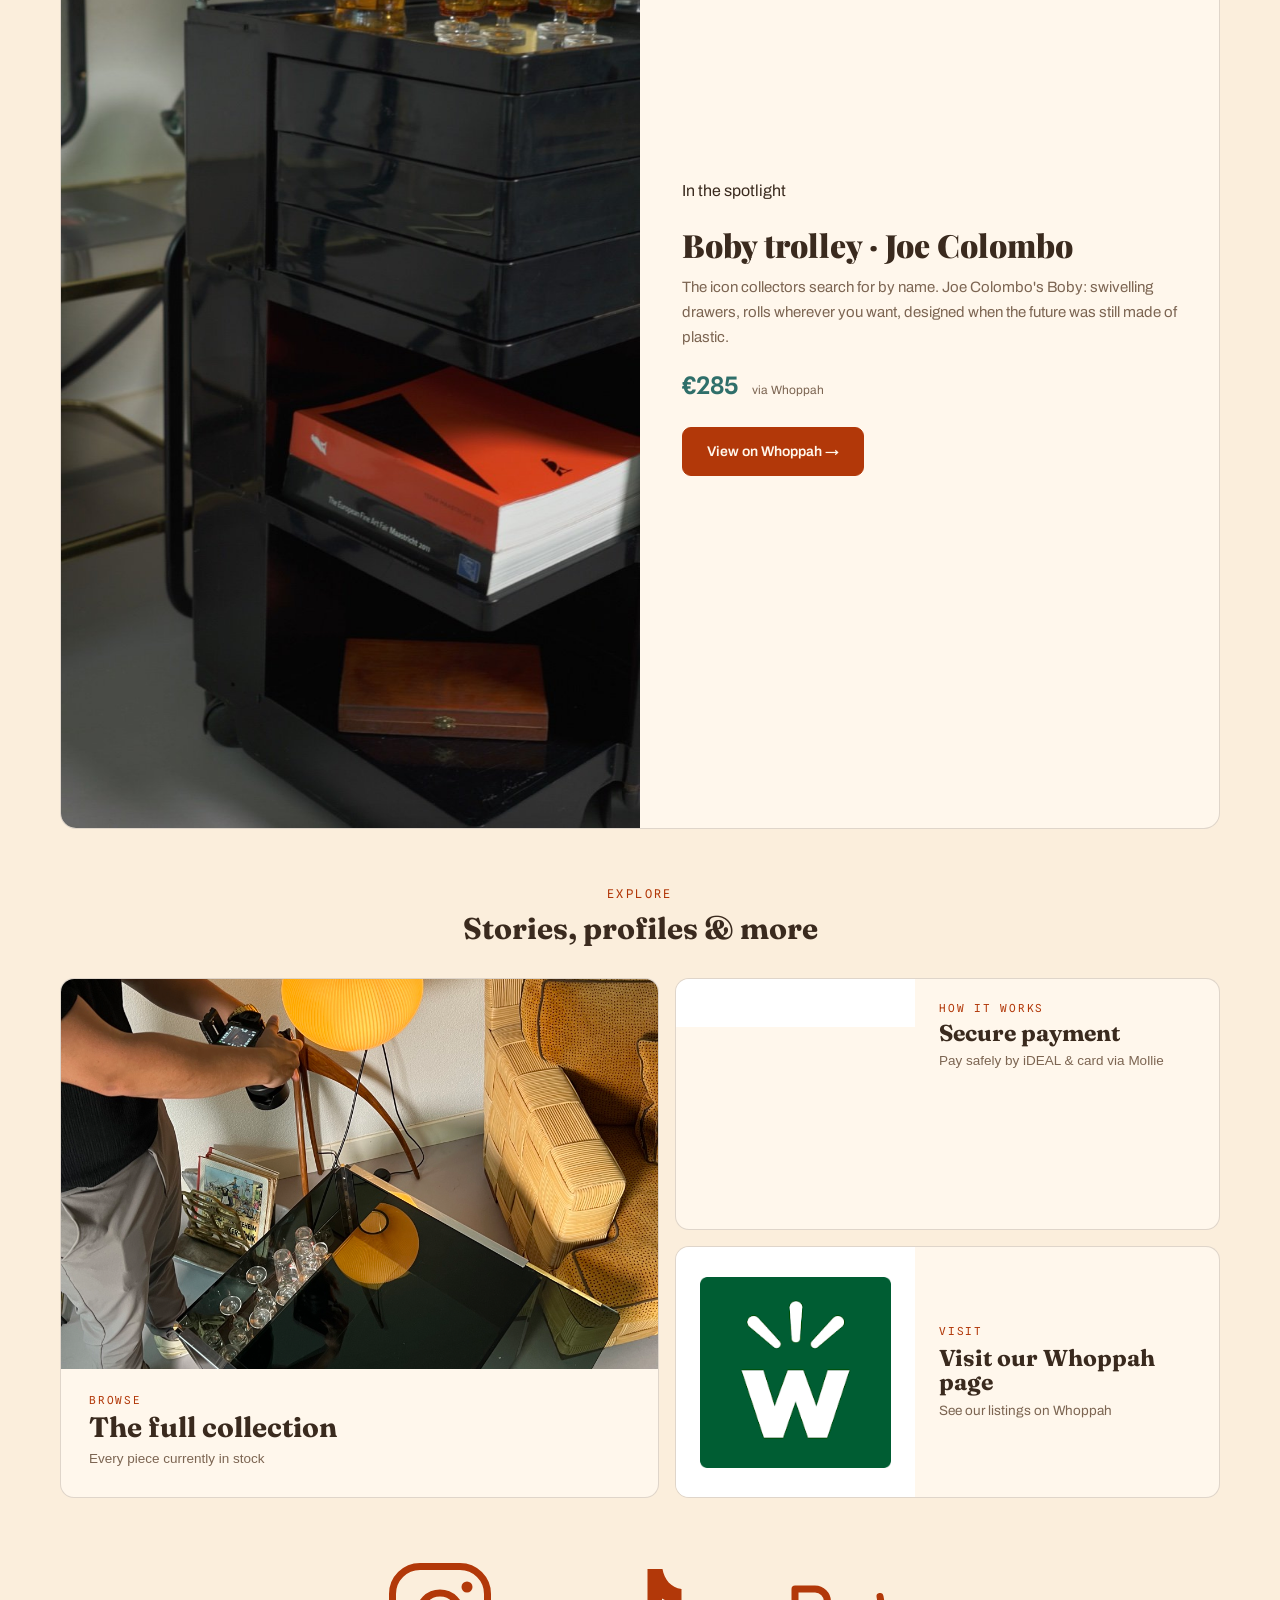
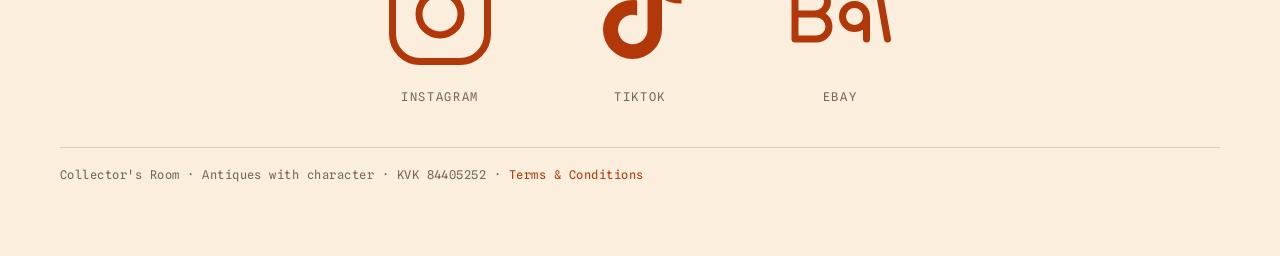
==== commit 88c97ffe: "Restyle quick-view panel to match product-page journal style Playfair Display title, Fraunces italic" ====
--- a/index.html
+++ b/index.html
@@ -8,7 +8,7 @@
 <link rel="preconnect" href="https://fonts.googleapis.com">
 <link rel="preconnect" href="https://fonts.gstatic.com" crossorigin>
 <link href="https://fonts.googleapis.com/css2?family=Archivo:wght@400;500;600;700;800&family=Fraunces:ital,opsz,wght@0,9..144,400..900;1,9..144,400..700&family=Caveat:wght@500;600&family=Playfair+Display:ital,wght@0,400;0,700;0,900;1,400;1,700&family=Spline+Sans+Mono:wght@400;500;600&display=swap" rel="stylesheet">
-<link rel="stylesheet" href="css/style.css?v=43">
+<link rel="stylesheet" href="css/style.css?v=45">
 <link rel="stylesheet" href="css/mc.css?v=17">
 </head>
 <body>
@@ -197,10 +197,9 @@
   <button class="close" id="close" aria-label="Close">&#10005;</button>
   <div class="panel-media"><img id="pimg" alt="" loading="lazy" src="[data-uri]"></div>
   <div class="panel-body">
-    <span class="badge" id="badge"></span>
     <p class="eyebrow" id="eyebrow"></p>
     <h2 class="pname" id="pname"></h2>
-    <dl id="specs"></dl>
+    <dl id="specs" class="pdp-specsheet"></dl>
     <p class="story" id="story"></p>
     <div class="price" id="price"></div>
     <div class="cta" id="cta"></div>
@@ -210,6 +209,6 @@
 
 <script>window.CR_COLLECTION='midcentury';</script>
 <script src="js/catalog.js?v=21"></script>
-<script src="js/app.js?v=21"></script>
+<script src="js/app.js?v=22"></script>
 </body>
 </html>
--- a/css/style.css
+++ b/css/style.css
@@ -124,30 +124,26 @@
   box-shadow:-24px 0 60px -20px rgba(0,0,0,.7);transform:translateX(105%);transition:transform .32s cubic-bezier(.4,0,.1,1);z-index:50;display:flex;flex-direction:column}
 .panel.open{transform:translateX(0)}
 @media(prefers-reduced-motion:reduce){.panel{transition:none}.card,.card-img img{transition:none}}
-.panel-media{position:relative;aspect-ratio:9/16;overflow:hidden;flex:none;border-radius:var(--blob-2)}
+.panel-media{position:relative;aspect-ratio:9/16;overflow:hidden;flex:none;border-radius:4px;border:1px solid var(--line)}
 .panel-media img{width:100%;height:100%;object-fit:cover;object-position:center top;display:block}
 .panel .close{position:absolute;top:14px;right:14px;width:38px;height:38px;border-radius:50%;border:1px solid var(--line);background:rgba(13,6,4,.7);color:var(--bone);font-size:18px;cursor:pointer;z-index:2}
 .panel-body{padding:24px 26px 26px;overflow:auto}
-.badge{font-family:'Spline Sans Mono',monospace;font-size:11px;letter-spacing:.16em;text-transform:uppercase;display:inline-block;padding:5px 10px;border-radius:999px;border:1px solid var(--line);margin-bottom:14px;color:var(--bone)}
-.badge.A{background:var(--moss);color:var(--ink);border-color:var(--moss)}
-.badge.B{background:transparent;color:var(--taupe);border-color:var(--taupe)}
-.badge.C{background:var(--taupe);color:var(--ink);border-color:var(--taupe)}
-.badge.sold{background:var(--ink);color:var(--bone-dim);border-color:var(--line);margin-left:6px}
-.eyebrow{font-family:'Spline Sans Mono',monospace;font-size:11px;letter-spacing:.14em;text-transform:uppercase;color:var(--taupe);margin:0 0 4px}
-.pname{font-family:'Fraunces',serif;font-weight:700;font-size:28px;line-height:1.06;margin:0 0 16px}
 .spec{border-top:1px solid var(--line);padding:9px 0;display:flex;justify-content:space-between;gap:14px;font-size:13.5px}
 .spec dt{font-family:'Spline Sans Mono',monospace;font-size:11px;letter-spacing:.08em;text-transform:uppercase;color:var(--bone-dim)}
 .spec dd{margin:0;text-align:right;font-weight:500;color:var(--bone)}
+.panel .eyebrow{font-family:'Fraunces',serif;font-style:italic;font-size:14px;letter-spacing:0;text-transform:none;color:var(--bone-dim);margin:0 0 4px}
+.panel .pname{font-family:'Playfair Display',serif;font-weight:900;font-size:27px;line-height:1.05;margin:0 0 16px}
 .story{font-size:14px;line-height:1.65;margin:16px 0 18px;color:var(--bone-dim)}
-.price{font-family:'Spline Sans Mono',monospace;font-weight:600;font-size:25px;margin:2px 0;color:var(--bone)}
-.price small{font-family:'Archivo',sans-serif;font-weight:400;font-size:12px;color:var(--bone-dim);letter-spacing:0}
+.price{font-family:'Playfair Display',serif;font-style:italic;font-weight:700;font-size:26px;margin:2px 0;color:var(--bone)}
+.price small{font-family:'Archivo',sans-serif;font-style:normal;font-weight:400;font-size:12px;color:var(--bone-dim);letter-spacing:0}
 .cta{display:flex;gap:10px;margin-top:16px;flex-wrap:wrap}
-.cta a,.cta button{flex:1;min-width:130px;text-align:center;text-decoration:none;font-family:'Archivo',sans-serif;font-weight:600;font-size:14px;padding:13px 16px;border-radius:9px;cursor:pointer;border:1px solid var(--taupe);transition:.16s}
-.cta .primary{background:var(--taupe);color:var(--ink)}
-.cta .primary:hover{background:var(--taupe-d);border-color:var(--taupe-d)}
+.cta a,.cta button{flex:1;min-width:130px;text-align:center;text-decoration:none;font-family:'Archivo',sans-serif;font-weight:600;
+  letter-spacing:.04em;text-transform:uppercase;font-size:13px;padding:13px 16px;border-radius:9px;cursor:pointer;border:1px solid var(--bone);transition:.16s}
+.cta .primary{background:var(--bone);color:var(--ox-deep)}
+.cta .primary:hover{background:var(--taupe);color:var(--ink);border-color:var(--taupe)}
 .cta .ghost{background:transparent;color:var(--bone);border-color:var(--line)}
 .cta .ghost:hover{border-color:var(--taupe);color:var(--taupe)}
-.note{font-size:12px;color:var(--bone-dim);margin-top:14px;font-family:'Spline Sans Mono',monospace;letter-spacing:.02em}
+.note{font-family:'Fraunces',serif;font-style:italic;font-size:12.5px;color:var(--bone-dim);margin-top:14px;letter-spacing:0}
 
 footer{margin-top:40px;border-top:1px solid var(--line);padding-top:18px;font-size:12px;color:var(--bone-dim);font-family:'Spline Sans Mono',monospace;letter-spacing:.04em}
 
@@ -361,11 +357,11 @@
 
 .pdp-thumbs{display:grid;grid-template-columns:repeat(auto-fit,minmax(90px,1fr));gap:10px;
   border-top:1px solid var(--bone);border-bottom:1px solid var(--bone);margin:30px 0 34px;padding:30px 0 30px}
-.pdp-thumb{aspect-ratio:1/1;padding:0;border:none;border-radius:4px;overflow:hidden;cursor:pointer;
-  background:var(--studio);opacity:.5;transition:opacity .16s}
+.pdp-thumb{aspect-ratio:1/1;padding:0;border:2px solid transparent;border-radius:4px;overflow:hidden;cursor:pointer;
+  background:var(--studio);transition:border-color .16s}
 .pdp-thumb img{width:100%;height:100%;object-fit:cover;object-position:center top;display:block}
-.pdp-thumb:hover{opacity:.8}
-.pdp-thumb.active{opacity:1}
+.pdp-thumb:hover{border-color:var(--taupe-d)}
+.pdp-thumb.active{border-color:var(--taupe)}
 
 .pdp-feature{display:grid;grid-template-columns:1fr 1.4fr;gap:40px;align-items:start;
   border-top:1px solid var(--bone);margin-top:34px;padding-top:34px;margin-bottom:34px}
